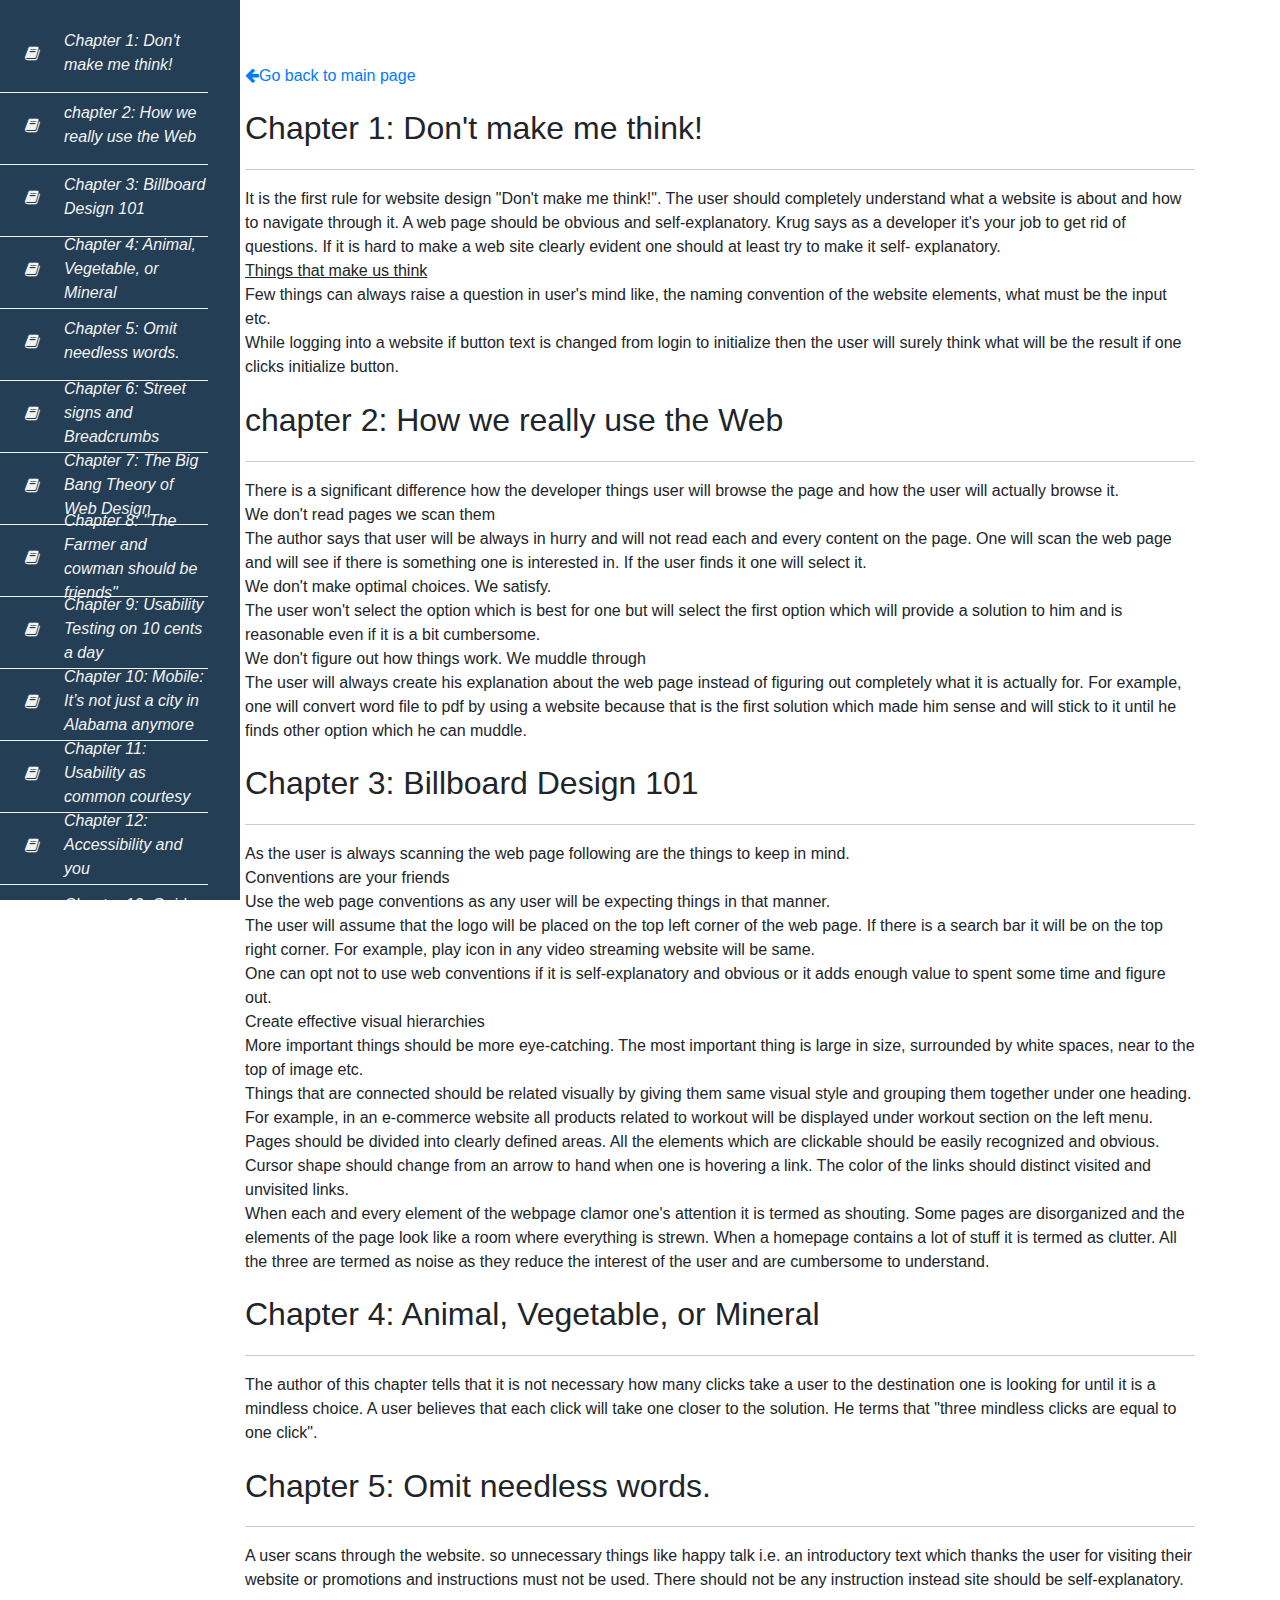
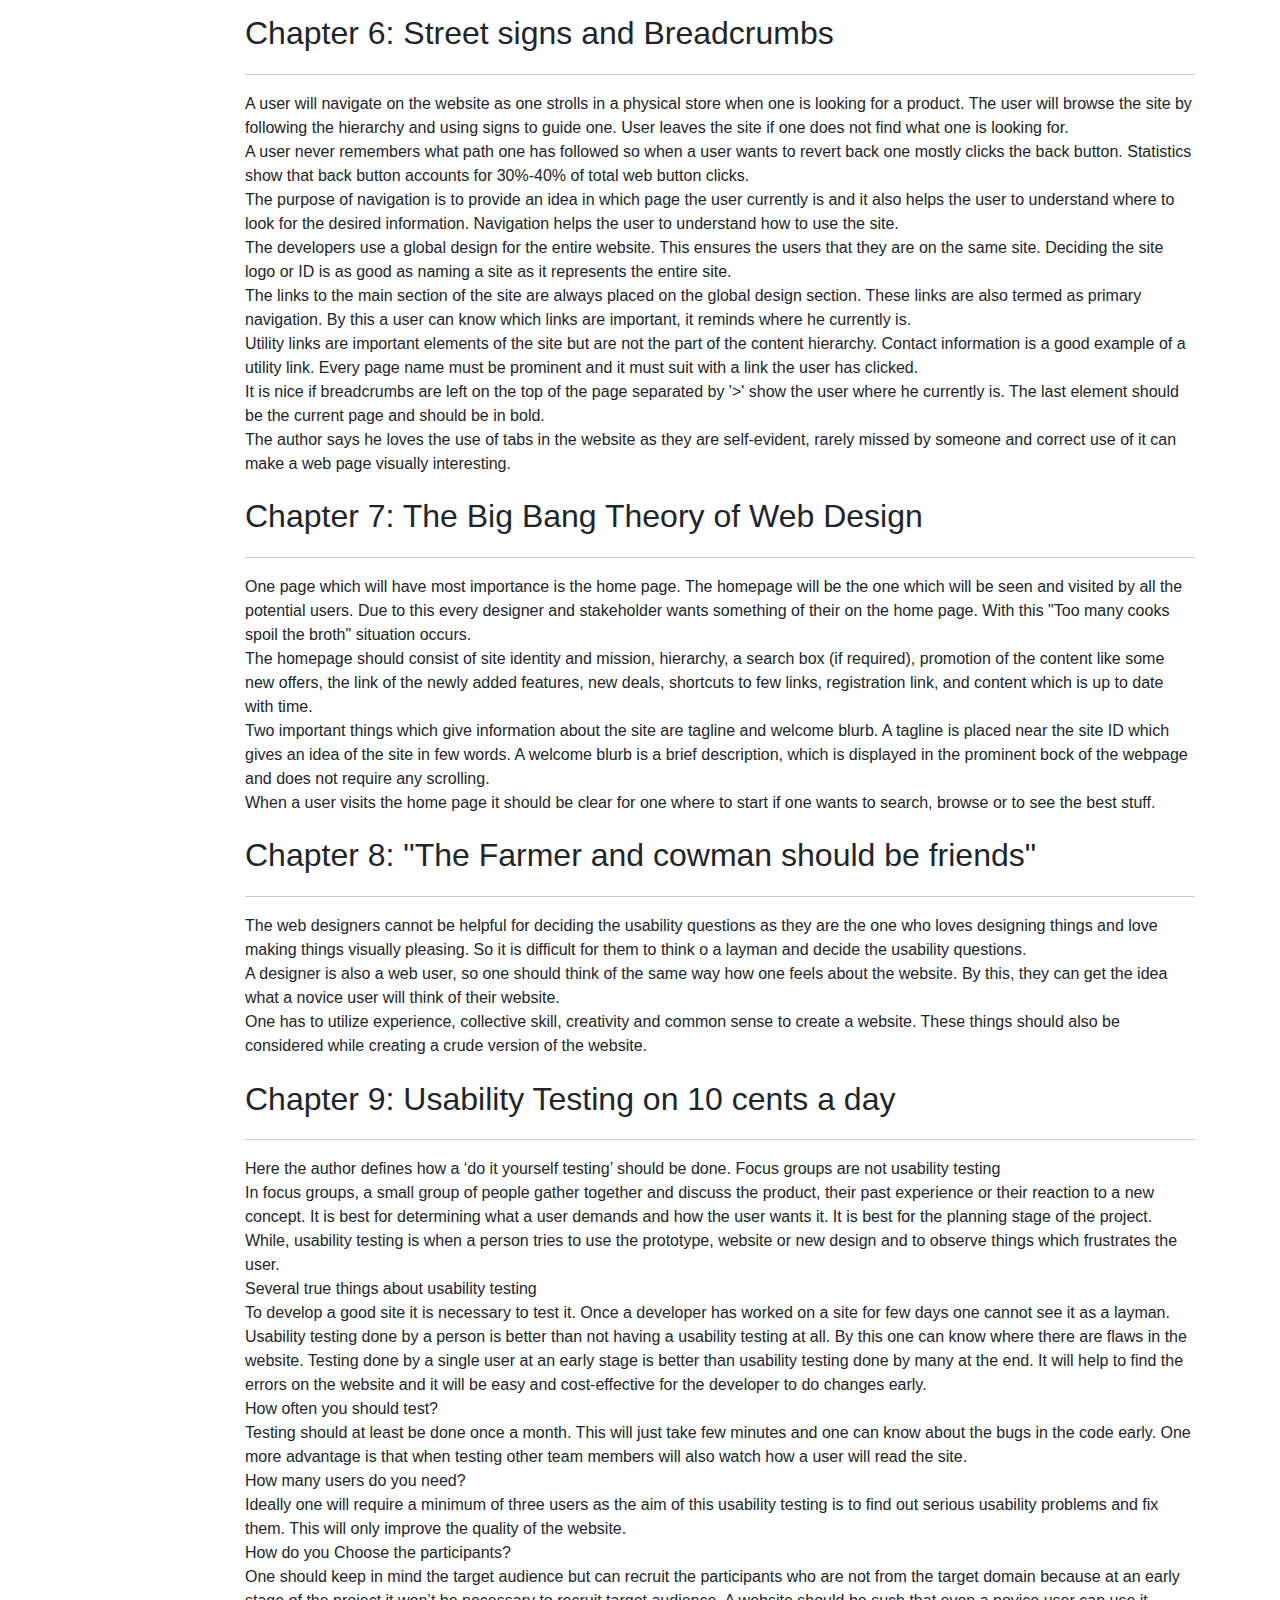
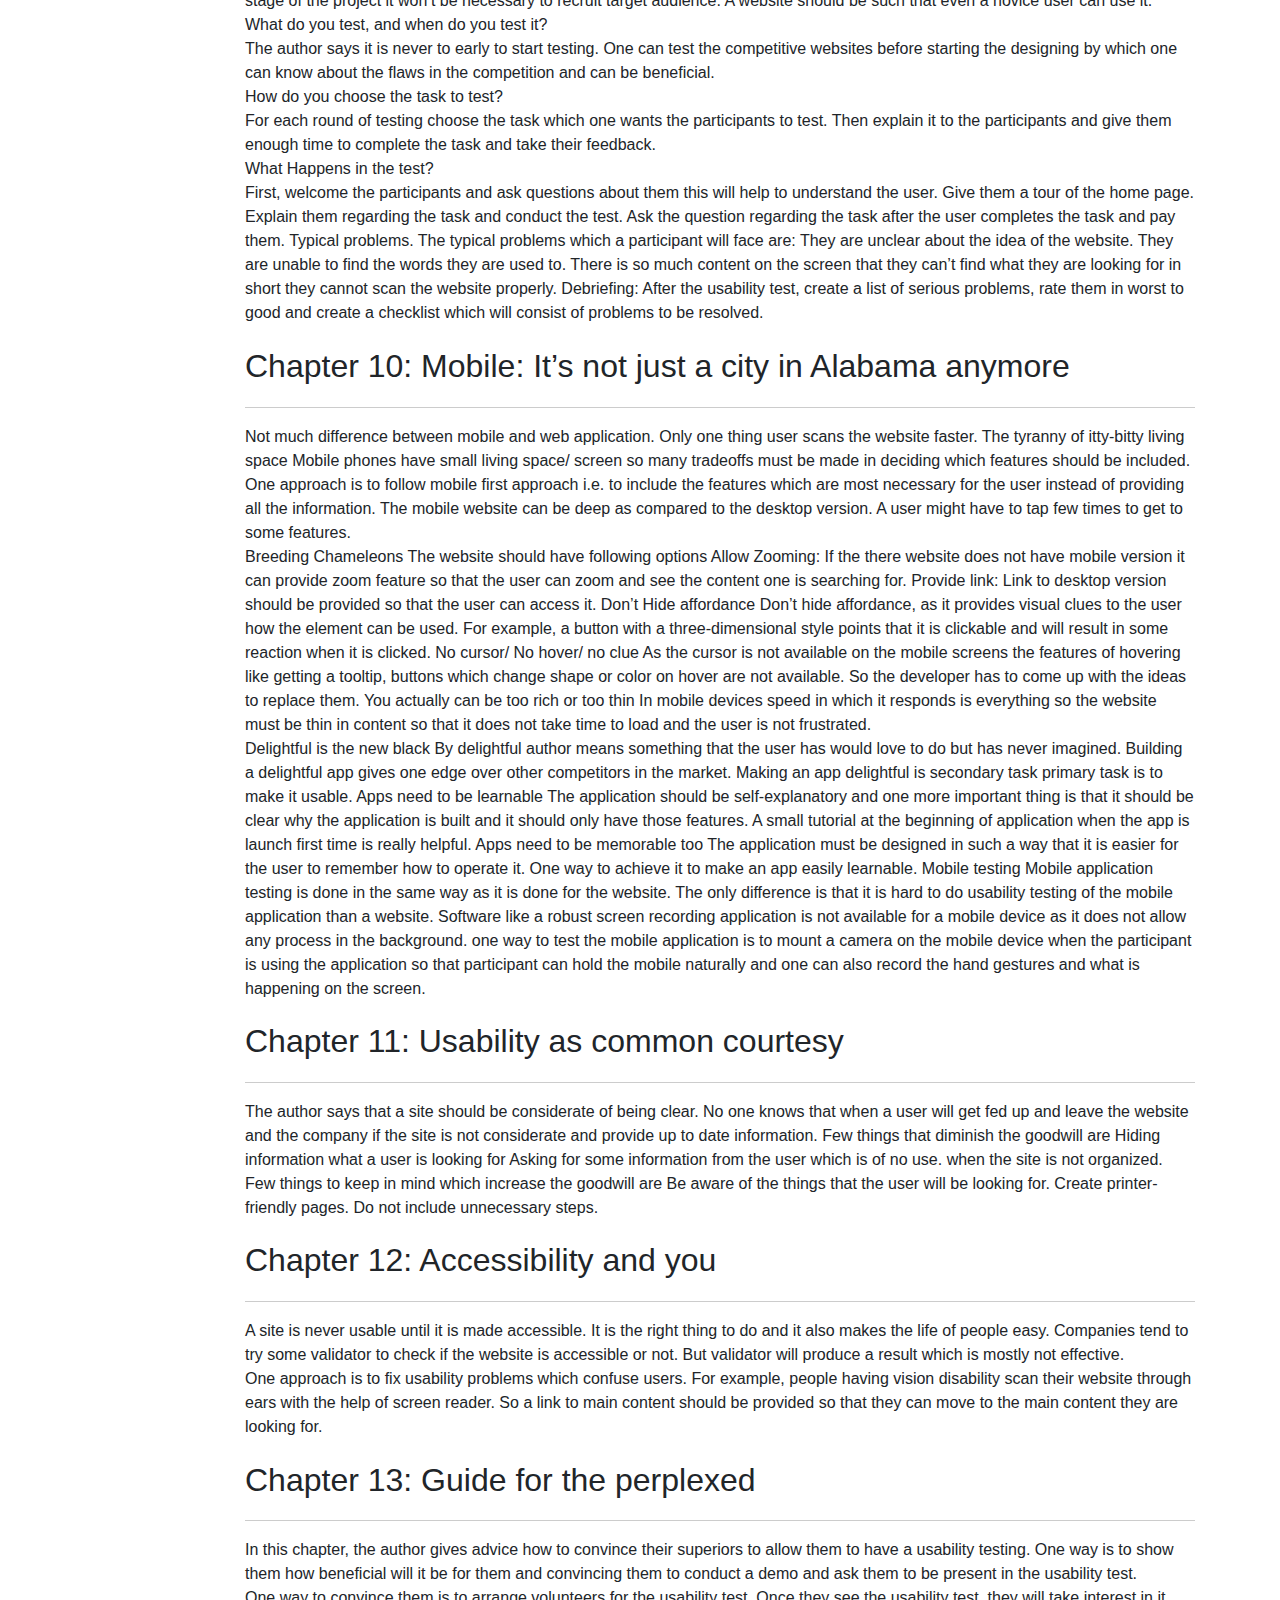
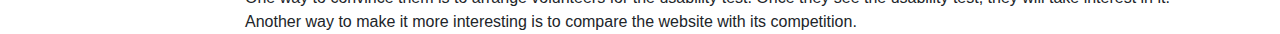
==== book-1.html @ 163dc102 "updating changes" ====
<!doctype html>
<html class="no-js" lang="">
<head>
    <meta charset="utf-8">
    <meta http-equiv="x-ua-compatible" content="ie=edge">
    <title>Review of Don't Make Me Think, Revisited: A Common Sense Approach to Web Usability</title>
    <meta name="description" content="">
    <meta name="viewport" content="width=device-width, initial-scale=1">

    <link rel="manifest" href="site.webmanifest">
    <link rel="apple-touch-icon" href="icon.png">
    <link rel="stylesheet" href="https://maxcdn.bootstrapcdn.com/font-awesome/4.7.0/css/font-awesome.min.css">
    <link rel="stylesheet" href="https://maxcdn.bootstrapcdn.com/bootstrap/4.0.0/css/bootstrap.min.css"
          integrity="sha384-Gn5384xqQ1aoWXA+058RXPxPg6fy4IWvTNh0E263XmFcJlSAwiGgFAW/dAiS6JXm" crossorigin="anonymous">
    <!-- Place favicon.ico in the root directory -->

    <link rel="stylesheet" href="css/normalize.css">
    <link rel="stylesheet" href="css/main.css">

</head>
<body>
<!--[if lte IE 9]>
<p class="browserupgrade">You are using an <strong>outdated</strong> browser. Please <a href="https://browsehappy.com/">upgrade
    your browser</a> to improve your experience and security.</p>
<![endif]-->

<!-- Add your site or application content here -->
<div class="container">
    <div class="s-layout">
        <!-- Sidebar -->
        <div class="s-layout__sidebar">
            <a class="s-sidebar__trigger" href="#0">
                <i class="fa fa-bars"></i>
            </a>

            <nav class="s-sidebar__nav">
                <ul>
                    <li>
                        <a class="s-sidebar__nav-link" href="#1">
                            <i class="fa fa-book"></i><em>Chapter 1: Don&#39;t make me think!</em>
                        </a>
                    </li>
                    <li>
                        <a class="s-sidebar__nav-link" href="#2">
                            <i class="fa fa-book"></i><em>chapter 2: How we really use the Web</em>
                        </a>
                    </li>
                    <li>
                        <a class="s-sidebar__nav-link" href="#3">
                            <i class="fa fa-book"></i><em>Chapter 3: Billboard Design 101</em>
                        </a>
                    </li>
                    <li>
                        <a class="s-sidebar__nav-link" href="#4">
                            <i class="fa fa-book"></i><em>Chapter 4: Animal, Vegetable, or Mineral</em>
                        </a>
                    </li>
                    <li>
                        <a class="s-sidebar__nav-link" href="#5">
                            <i class="fa fa-book"></i><em>Chapter 5: Omit needless words.</em>
                        </a>
                    </li>
                    <li>
                        <a class="s-sidebar__nav-link" href="#6">
                            <i class="fa fa-book"></i><em>Chapter 6: Street signs and Breadcrumbs</em>
                        </a>
                    </li>
                    <li>
                        <a class="s-sidebar__nav-link" href="#7">
                            <i class="fa fa-book"></i><em>Chapter 7: The Big Bang Theory of Web Design</em>
                        </a>
                    </li>
                    <li>
                        <a class="s-sidebar__nav-link" href="#8">
                            <i class="fa fa-book"></i><em>Chapter 8: &quot;The Farmer and cowman should be
                            friends&quot;</em>
                        </a>
                    </li>
                    <li>
                        <a class="s-sidebar__nav-link" href="#9">
                            <i class="fa fa-book"></i><em>Chapter 9: Usability Testing on 10 cents a day</em>
                        </a>
                    </li>
                    <li>
                        <a class="s-sidebar__nav-link" href="#10">
                            <i class="fa fa-book"></i><em>Chapter 10: Mobile: It’s not just a city in Alabama
                            anymore</em>
                        </a>
                    </li>
                    <li>
                        <a class="s-sidebar__nav-link" href="#11">
                            <i class="fa fa-book"></i><em>Chapter 11: Usability as common courtesy</em>
                        </a>
                    </li>
                    <li>
                        <a class="s-sidebar__nav-link" href="#12">
                            <i class="fa fa-book"></i><em>Chapter 12: Accessibility and you</em>
                        </a>
                    </li>
                    <li>
                        <a class="s-sidebar__nav-link" href="#13">
                            <i class="fa fa-book"></i><em>Chapter 13: Guide for the perplexed</em>
                        </a>
                    </li>
                </ul>
            </nav>
        </div>

        <!-- Content -->
        <main class="s-layout__content">
            <a href="index.html"><i class="fa fa-arrow-left"></i>Go back to main page</a>
            <div id="1">
                <h1>Chapter 1: Don&#39;t make me think!</h1>
                <hr>
                <div>
                    It is the first rule for website design &quot;Don&#39;t make me think!&quot;. The user should
                    completely
                    understand what a website is about and how to navigate through it. A web page should be
                    obvious and self-explanatory. Krug says as a developer it&#39;s your job to get rid of questions.
                    If it is hard to make a web site clearly evident one should at least try to make it self-
                    explanatory.
                    <br>
                    <u>Things that make us think</u>
                    <br>
                    Few things can always raise a question in user&#39;s mind like, the naming convention of the
                    website elements, what must be the input etc.
                    <br>
                    While logging into a website if button text is changed from login to initialize then the user
                    will surely think what will be the result if one clicks initialize button.
                </div>
            </div>

            <div id="2">
                <h1>chapter 2: How we really use the Web</h1>
                <hr>
                <div>
                    There is a significant difference how the developer things user will browse the page and how the
                    user will actually browse it.
                    <br>
                    We don't read pages we scan them
                    <br>
                    The author says that user will be always in hurry and will not read each and every content on the
                    page. One will scan the web page and will see if there is something one is interested in. If the
                    user finds it one will select it.
                    <br>
                    We don't make optimal choices. We satisfy.
                    <br>
                    The user won't select the option which is best for one but will select the first option which will
                    provide a solution to him and is reasonable even if it is a bit cumbersome.
                    <br>
                    We don't figure out how things work. We muddle through
                    <br>
                    The user will always create his explanation about the web page instead of figuring out completely
                    what it is actually for. For example, one will convert word file to pdf by using a website because
                    that is the first solution which made him sense and will stick to it until he finds other option
                    which he can muddle.

                </div>
            </div>

            <div id="3">
                <h1>Chapter 3: Billboard Design 101</h1>
                <hr>
                <div>
                    As the user is always scanning the web page following are the things to keep in mind.
                    <br>
                    Conventions are your friends
                    <br>
                    Use the web page conventions as any user will be expecting things in that manner.
                    <br>
                    The user will assume that the logo will be placed on the top left corner of the web page. If there
                    is a search bar it will be on the top right corner. For example, play icon in any video streaming
                    website will be same.
                    <br>
                    One can opt not to use web conventions if it is self-explanatory and obvious or it adds enough value
                    to spent some time and figure out.
                    <br>
                    Create effective visual hierarchies
                    <br>
                    More important things should be more eye-catching. The most important thing is large in size,
                    surrounded by white spaces, near to the top of image etc.
                    <br>
                    Things that are connected should be related visually by giving them same visual style and grouping
                    them together under one heading. For example, in an e-commerce website all products related to
                    workout will be displayed under workout section on the left menu.
                    <br>
                    Pages should be divided into clearly defined areas. All the elements which are clickable should be
                    easily recognized and obvious.
                    <br>
                    Cursor shape should change from an arrow to hand when one is hovering a link. The color of the links
                    should distinct visited and unvisited links.
                    <br>
                    When each and every element of the webpage clamor one's attention it is termed as shouting. Some
                    pages are disorganized and the elements of the page look like a room where everything is strewn.
                    When a homepage contains a lot of stuff it is termed as clutter. All the three are termed as noise
                    as they reduce the interest of the user and are cumbersome to understand.

                </div>
            </div>

            <div id="4">
                <h1>Chapter 4: Animal, Vegetable, or Mineral</h1>
                <hr>
                <div>
                    The author of this chapter tells that it is not necessary how many clicks take a user to the
                    destination one is looking for until it is a mindless choice. A user believes that each click will
                    take one closer to the solution. He terms that "three mindless clicks are equal to one click".

                </div>
            </div>

            <div id="5">
                <h1>Chapter 5: Omit needless words.</h1>
                <hr>
                <div>
                    A user scans through the website. so unnecessary things like happy talk i.e. an introductory text
                    which thanks the user for visiting their website or promotions and instructions must not be used.
                    There should not be any instruction instead site should be self-explanatory.

                </div>
            </div>

            <div id="6">
                <h1>Chapter 6: Street signs and Breadcrumbs</h1>
                <hr>
                <div>
                    A user will navigate on the website as one strolls in a physical store when one is looking for a
                    product. The user will browse the site by following the hierarchy and using signs to guide one. User
                    leaves the site if one does not find what one is looking for.
                    <br>
                    A user never remembers what path one has followed so when a user wants to revert back one mostly
                    clicks the back button. Statistics show that back button accounts for 30%-40% of total web button
                    clicks.
                    <br>
                    The purpose of navigation is to provide an idea in which page the user currently is and it also
                    helps the user to understand where to look for the desired information. Navigation helps the user to
                    understand how to use the site.
                    <br>
                    The developers use a global design for the entire website. This ensures the users that they are on
                    the same site. Deciding the site logo or ID is as good as naming a site as it represents the entire
                    site.
                    <br>
                    The links to the main section of the site are always placed on the global design section. These
                    links are also termed as primary navigation. By this a user can know which links are important, it
                    reminds where he currently is.
                    <br>
                    Utility links are important elements of the site but are not the part of the content hierarchy.
                    Contact information is a good example of a utility link. Every page name must be prominent and it
                    must suit with a link the user has clicked.
                    <br>
                    It is nice if breadcrumbs are left on the top of the page separated by '>' show the user where he
                    currently is. The last element should be the current page and should be in bold.
                    <br>
                    The author says he loves the use of tabs in the website as they are self-evident, rarely missed by
                    someone and correct use of it can make a web page visually interesting.

                </div>
            </div>

            <div id="7">
                <h1>Chapter 7: The Big Bang Theory of Web Design</h1>
                <hr>
                <div>
                    One page which will have most importance is the home page. The homepage will be the one which will
                    be seen and visited by all the potential users. Due to this every designer and stakeholder wants
                    something of their on the home page. With this "Too many cooks spoil the broth" situation occurs.
                    <br>
                    The homepage should consist of site identity and mission, hierarchy, a search box (if required),
                    promotion of the content like some new offers, the link of the newly added features, new deals,
                    shortcuts to few links, registration link, and content which is up to date with time.
                    <br>
                    Two important things which give information about the site are tagline and welcome blurb. A tagline
                    is placed near the site ID which gives an idea of the site in few words. A welcome blurb is a brief
                    description, which is displayed in the prominent bock of the webpage and does not require any
                    scrolling.
                    <br>
                    When a user visits the home page it should be clear for one where to start if one wants to search,
                    browse or to see the best stuff.

                </div>
            </div>

            <div id="8">
                <h1>Chapter 8: "The Farmer and cowman should be friends"</h1>
                <hr>
                <div>
                    The web designers cannot be helpful for deciding the usability questions as they are the one who
                    loves designing things and love making things visually pleasing. So it is difficult for them to
                    think o a layman and decide the usability questions.
                    <br>
                    A designer is also a web user, so one should think of the same way how one feels about the website.
                    By this, they can get the idea what a novice user will think of their website.
                    <br>
                    One has to utilize experience, collective skill, creativity and common sense to create a website.
                    These things should also be considered while creating a crude version of the website.
                    <br>
                </div>
            </div>

            <div id="9">
                <h1>Chapter 9: Usability Testing on 10 cents a day</h1>
                <hr>
                <div>
                    Here the author defines how a ‘do it yourself testing’ should be done.
                    Focus groups are not usability testing
                    <br>
                    In focus groups, a small group of people gather together and discuss the product, their past
                    experience or their reaction to a new concept. It is best for determining what a user demands and
                    how the user wants it. It is best for the planning stage of the project.
                    <br>
                    While, usability testing is when a person tries to use the prototype, website or new design and to
                    observe things which frustrates the user.
                    <br>
                    Several true things about usability testing
                    <br>
                    To develop a good site it is necessary to test it. Once a developer has worked on a site for few
                    days one cannot see it as a layman.
                    Usability testing done by a person is better than not having a usability testing at all. By this one
                    can know where there are flaws in the website.
                    Testing done by a single user at an early stage is better than usability testing done by many at the
                    end. It will help to find the errors on the website and it will be easy and cost-effective for the
                    developer to do changes early.
                    <br>
                    How often you should test?<br>
                    Testing should at least be done once a month. This will just take few minutes and one can know about
                    the bugs in the code early. One more advantage is that when testing other team members will also
                    watch how a user will read the site.
                    <br>
                    How many users do you need?
                    <br>
                    Ideally one will require a minimum of three users as the aim of this usability testing is to find
                    out serious usability problems and fix them. This will only improve the quality of the website.
                    <br>
                    How do you Choose the participants?<br>
                    One should keep in mind the target audience but can recruit the participants who are not from the
                    target domain because at an early stage of the project it won’t be necessary to recruit target
                    audience. A website should be such that even a novice user can use it.<br>
                    What do you test, and when do you test it?<br>
                    The author says it is never to early to start testing. One can test the competitive websites before
                    starting the designing by which one can know about the flaws in the competition and can be
                    beneficial.<br>
                    How do you choose the task to test?<br>
                    For each round of testing choose the task which one wants the participants to test. Then explain it
                    to the participants and give them enough time to complete the task and take their feedback.<br>
                    What Happens in the test?<br>
                    First, welcome the participants and ask questions about them this will help to understand the user.
                    Give them a tour of the home page.
                    Explain them regarding the task and conduct the test.
                    Ask the question regarding the task after the user completes the task and pay them.
                    Typical problems.
                    The typical problems which a participant will face are:
                    They are unclear about the idea of the website.
                    They are unable to find the words they are used to.
                    There is so much content on the screen that they can’t find what they are looking for in short they
                    cannot scan the website properly.
                    Debriefing:
                    After the usability test, create a list of serious problems, rate them in worst to good and create a
                    checklist which will consist of problems to be resolved.

                </div>
            </div>

            <div id="10">
                <h1>Chapter 10: Mobile: It’s not just a city in Alabama anymore</h1>
                <hr>
                <div>
                    Not much difference between mobile and web application. Only one thing user scans the website
                    faster.
                    The tyranny of itty-bitty living space
                    Mobile phones have small living space/ screen so many tradeoffs must be made in deciding which
                    features should be included. One approach is to follow mobile first approach i.e. to include the
                    features which are most necessary for the user instead of providing all the information.
                    The mobile website can be deep as compared to the desktop version. A user might have to tap few
                    times to get to some features.
                    <br>
                    Breeding Chameleons
                    The website should have following options
                    Allow Zooming: If the there website does not have mobile version it can provide zoom feature so that
                    the user can zoom and see the content one is searching for.
                    Provide link: Link to desktop version should be provided so that the user can access it.
                    Don’t Hide affordance
                    Don’t hide affordance, as it provides visual clues to the user how the element can be used. For
                    example, a button with a three-dimensional style points that it is clickable and will result in some
                    reaction when it is clicked.
                    No cursor/ No hover/ no clue
                    As the cursor is not available on the mobile screens the features of hovering like getting a
                    tooltip, buttons which change shape or color on hover are not available. So the developer has to
                    come up with the ideas to replace them.
                    You actually can be too rich or too thin
                    In mobile devices speed in which it responds is everything so the website must be thin in content so
                    that it does not take time to load and the user is not frustrated.
                    <br>
                    Delightful is the new black
                    By delightful author means something that the user has would love to do but has never imagined.
                    Building a delightful app gives one edge over other competitors in the market. Making an app
                    delightful is secondary task primary task is to make it usable.
                    Apps need to be learnable
                    The application should be self-explanatory and one more important thing is that it should be clear
                    why the application is built and it should only have those features. A small tutorial at the
                    beginning of application when the app is launch first time is really helpful.
                    Apps need to be memorable too
                    The application must be designed in such a way that it is easier for the user to remember how to
                    operate it. One way to achieve it to make an app easily learnable.
                    Mobile testing
                    Mobile application testing is done in the same way as it is done for the website. The only
                    difference is that it is hard to do usability testing of the mobile application than a website.
                    Software like a robust screen recording application is not available for a mobile device as it does
                    not allow any process in the background.
                    one way to test the mobile application is to mount a camera on the mobile device when the
                    participant is using the application so that participant can hold the mobile naturally and one can
                    also record the hand gestures and what is happening on the screen.

                </div>
            </div>

            <div id="11">
                <h1>Chapter 11: Usability as common courtesy</h1>
                <hr>
                <div>
                    The author says that a site should be considerate of being clear. No one knows that when a user will
                    get fed up and leave the website and the company if the site is not considerate and provide up to
                    date information.

                    Few things that diminish the goodwill are
                    Hiding information what a user is looking for
                    Asking for some information from the user which is of no use.
                    when the site is not organized.
                    Few things to keep in mind which increase the goodwill are
                    Be aware of the things that the user will be looking for.
                    Create printer-friendly pages.
                    Do not include unnecessary steps.

                </div>
            </div>

            <div id="12">
                <h1>Chapter 12: Accessibility and you</h1>
                <hr>
                <div>
                    A site is never usable until it is made accessible. It is the right thing to do and it also makes
                    the life of people easy. Companies tend to try some validator to check if the website is accessible
                    or not. But validator will produce a result which is mostly not effective.
                    <br>
                    One approach is to fix usability problems which confuse users. For example, people having vision
                    disability scan their website through ears with the help of screen reader. So a link to main content
                    should be provided so that they can move to the main content they are looking for.

                </div>
            </div>

            <div id="13">
                <h1>Chapter 13: Guide for the perplexed</h1>
                <hr>
                <div>
                    In this chapter, the author gives advice how to convince their superiors to allow them to have a
                    usability testing. One way is to show them how beneficial will it be for them and convincing them to
                    conduct a demo and ask them to be present in the usability test.
                    <br>
                    One way to convince them is to arrange volunteers for the usability test. Once they see the
                    usability test, they will take interest in it. Another way to make it more interesting is to compare
                    the website with its competition.
                </div>
            </div>
        </main>
    </div>
</div>
<script src="js/vendor/modernizr-3.5.0.min.js"></script>
<script src="https://code.jquery.com/jquery-3.2.1.min.js"
        integrity="sha256-hwg4gsxgFZhOsEEamdOYGBf13FyQuiTwlAQgxVSNgt4=" crossorigin="anonymous"></script>
<script src="https://ajax.googleapis.com/ajax/libs/jquery/3.3.1/jquery.min.js"></script>
<script src="https://cdnjs.cloudflare.com/ajax/libs/popper.js/1.12.9/umd/popper.min.js"
        integrity="sha384-ApNbgh9B+Y1QKtv3Rn7W3mgPxhU9K/ScQsAP7hUibX39j7fakFPskvXusvfa0b4Q"
        crossorigin="anonymous"></script>
<script src="https://maxcdn.bootstrapcdn.com/bootstrap/4.0.0/js/bootstrap.min.js"
        integrity="sha384-JZR6Spejh4U02d8jOt6vLEHfe/JQGiRRSQQxSfFWpi1MquVdAyjUar5+76PVCmYl"
        crossorigin="anonymous"></script>
<script src="js/plugins.js"></script>
<script src="js/main.js"></script>

</body>
</html>
---- css/main.css ----
/*! HTML5 Boilerplate v6.0.1 | MIT License | https://html5boilerplate.com/ */

/*
 * What follows is the result of much research on cross-browser styling.
 * Credit left inline and big thanks to Nicolas Gallagher, Jonathan Neal,
 * Kroc Camen, and the H5BP dev community and team.
 */

/* ==========================================================================
   Base styles: opinionated defaults
   ========================================================================== */

html {
    color: #222;
    font-size: 1em;
    line-height: 1.4;
}

/*
 * Remove text-shadow in selection highlight:
 * https://twitter.com/miketaylr/status/12228805301
 *
 * Vendor-prefixed and regular ::selection selectors cannot be combined:
 * https://stackoverflow.com/a/16982510/7133471
 *
 * Customize the background color to match your design.
 */

::-moz-selection {
    background: #b3d4fc;
    text-shadow: none;
}

::selection {
    background: #b3d4fc;
    text-shadow: none;
}

/*
 * A better looking default horizontal rule
 */

hr {
    display: block;
    height: 1px;
    border: 0;
    border-top: 1px solid #ccc;
    margin: 1em 0;
    padding: 0;
}

/*
 * Remove the gap between audio, canvas, iframes,
 * images, videos and the bottom of their containers:
 * https://github.com/h5bp/html5-boilerplate/issues/440
 */

audio,
canvas,
iframe,
img,
svg,
video {
    vertical-align: middle;
}

/*
 * Remove default fieldset styles.
 */

fieldset {
    border: 0;
    margin: 0;
    padding: 0;
}

/*
 * Allow only vertical resizing of textareas.
 */

textarea {
    resize: vertical;
}

/* ==========================================================================
   Browser Upgrade Prompt
   ========================================================================== */

.browserupgrade {
    margin: 0.2em 0;
    background: #ccc;
    color: #000;
    padding: 0.2em 0;
}

/* ==========================================================================
   Author's custom styles
   ========================================================================== */

















/* ==========================================================================
   Helper classes
   ========================================================================== */

/*
 * Hide visually and from screen readers
 */

.hidden {
    display: none !important;
}

/*
 * Hide only visually, but have it available for screen readers:
 * https://snook.ca/archives/html_and_css/hiding-content-for-accessibility
 *
 * 1. For long content, line feeds are not interpreted as spaces and small width
 *    causes content to wrap 1 word per line:
 *    https://medium.com/@jessebeach/beware-smushed-off-screen-accessible-text-5952a4c2cbfe
 */

.visuallyhidden {
    border: 0;
    clip: rect(0 0 0 0);
    -webkit-clip-path: inset(50%);
    clip-path: inset(50%);
    height: 1px;
    margin: -1px;
    overflow: hidden;
    padding: 0;
    position: absolute;
    width: 1px;
    white-space: nowrap; /* 1 */
}

/*
 * Extends the .visuallyhidden class to allow the element
 * to be focusable when navigated to via the keyboard:
 * https://www.drupal.org/node/897638
 */

.visuallyhidden.focusable:active,
.visuallyhidden.focusable:focus {
    clip: auto;
    -webkit-clip-path: none;
    clip-path: none;
    height: auto;
    margin: 0;
    overflow: visible;
    position: static;
    width: auto;
    white-space: inherit;
}

/*
 * Hide visually and from screen readers, but maintain layout
 */

.invisible {
    visibility: hidden;
}

/*
 * Clearfix: contain floats
 *
 * For modern browsers
 * 1. The space content is one way to avoid an Opera bug when the
 *    `contenteditable` attribute is included anywhere else in the document.
 *    Otherwise it causes space to appear at the top and bottom of elements
 *    that receive the `clearfix` class.
 * 2. The use of `table` rather than `block` is only necessary if using
 *    `:before` to contain the top-margins of child elements.
 */

.clearfix:before,
.clearfix:after {
    content: " "; /* 1 */
    display: table; /* 2 */
}

.clearfix:after {
    clear: both;
}

/* ==========================================================================
   EXAMPLE Media Queries for Responsive Design.
   These examples override the primary ('mobile first') styles.
   Modify as content requires.
   ========================================================================== */

@media only screen and (min-width: 35em) {
    /* Style adjustments for viewports that meet the condition */
}

@media print,
       (-webkit-min-device-pixel-ratio: 1.25),
       (min-resolution: 1.25dppx),
       (min-resolution: 120dpi) {
    /* Style adjustments for high resolution devices */
}

/* ==========================================================================
   Print styles.
   Inlined to avoid the additional HTTP request:
   http://www.phpied.com/delay-loading-your-print-css/
   ========================================================================== */

@media print {
    *,
    *:before,
    *:after {
        background: transparent !important;
        color: #000 !important; /* Black prints faster:
                                   http://www.sanbeiji.com/archives/953 */
        box-shadow: none !important;
        text-shadow: none !important;
    }

    a,
    a:visited {
        text-decoration: underline;
    }

    a[href]:after {
        content: " (" attr(href) ")";
    }

    abbr[title]:after {
        content: " (" attr(title) ")";
    }

    /*
     * Don't show links that are fragment identifiers,
     * or use the `javascript:` pseudo protocol
     */

    a[href^="#"]:after,
    a[href^="javascript:"]:after {
        content: "";
    }

    pre {
        white-space: pre-wrap !important;
    }
    pre,
    blockquote {
        border: 1px solid #999;
        page-break-inside: avoid;
    }

    /*
     * Printing Tables:
     * http://css-discuss.incutio.com/wiki/Printing_Tables
     */

    thead {
        display: table-header-group;
    }

    tr,
    img {
        page-break-inside: avoid;
    }

    p,
    h2,
    h3 {
        orphans: 3;
        widows: 3;
    }

    h2,
    h3 {
        page-break-after: avoid;
    }
}

* {
    box-sizing: border-box;
}

/* Create two equal columns that floats next to each other */
.column {
    float: left;
    width: 50%;
    padding: 30px;
    height: 100vh; /* Should be removed. Only for demonstration */
}
.column-1 {
     background-color: #405888;
     color: #f2f2f2;
}

.column-2 {
    background-color: #f5f5d1;
    color: #222222;
}
/* Clear floats after the columns */
.row:after {
    content: "";
    display: table;
    clear: both;
}

/* sidebar */
.s-layout {
   width: 100%;
   min-height: 100vh;
}

.s-layout__content {
 margin-top: 4em;
}

/* Sidebar */
.s-sidebar__trigger {
   z-index: 2;
   position: fixed;
   top: 0;
   left: 0;
   width: 100%;
   height: 4em;
   background: #192b3c;
}

.s-sidebar__trigger > i {
   display: inline-block;
   margin: 1.5em 0 0 1.5em;
   color: #f07ab0;
}

.s-sidebar__nav {
   position: fixed;
   top: 0;
   left: -15em;
   overflow: auto;
   transition: all .3s ease-in;
   width: 15em;
   height: 100%;
   background: #243e56;
   color: rgba(255, 255, 255, 0.7);
}

.s-sidebar__nav:hover,
.s-sidebar__nav:focus,
.s-sidebar__trigger:focus + .s-sidebar__nav,
.s-sidebar__trigger:hover + .s-sidebar__nav {
   left: 0;
}

.s-sidebar__nav ul {
   position: absolute;
   top: 4em;
   left: 0;
   margin: 0;
   padding: 0;
   width: 13em;
}

.s-sidebar__nav ul li {
   width: 100%;
   border-bottom: 1px solid #f2f2f2;
}

.s-sidebar__nav-link {
   position: relative;
   display: inline-block;
   width: 100%;
   height: 4em;
   color: #f2f2f2;
}

.s-sidebar__nav-link em {
   position: absolute;
   top: 50%;
   left: 4em;
   transform: translateY(-50%);
}

.s-sidebar__nav-link:hover {
   background: #4d6276;
}

.s-sidebar__nav-link > i {
   position: absolute;
   top: 0;
   left: 0;
   display: inline-block;
   width: 4em;
   height: 4em;
}

.s-sidebar__nav-link > i::before {
   position: absolute;
   top: 50%;
   left: 50%;
   transform: translate(-50%, -50%);
}

/* Mobile First */
@media (min-width: 42em) {
   .s-layout__content {
      margin-left: 4em;
   }

   /* Sidebar */
   .s-sidebar__trigger {
      width: 4em;
   }

   .s-sidebar__nav {
      width: 4em;
      left: 0;
   }

   .s-sidebar__nav:hover,
   .s-sidebar__nav:focus,
   .s-sidebar__trigger:hover + .s-sidebar__nav,
   .s-sidebar__trigger:focus + .s-sidebar__nav {
      width: 15em;
   }
}

@media (min-width: 68em) {
   .s-layout__content {
      margin-left: 10em;
   }

   /* Sidebar */
   .s-sidebar__trigger {
      display: none
   }

   .s-sidebar__nav {
      width: 15em;
   }

   .s-sidebar__nav ul {
      top: 1.3em;
   }
}
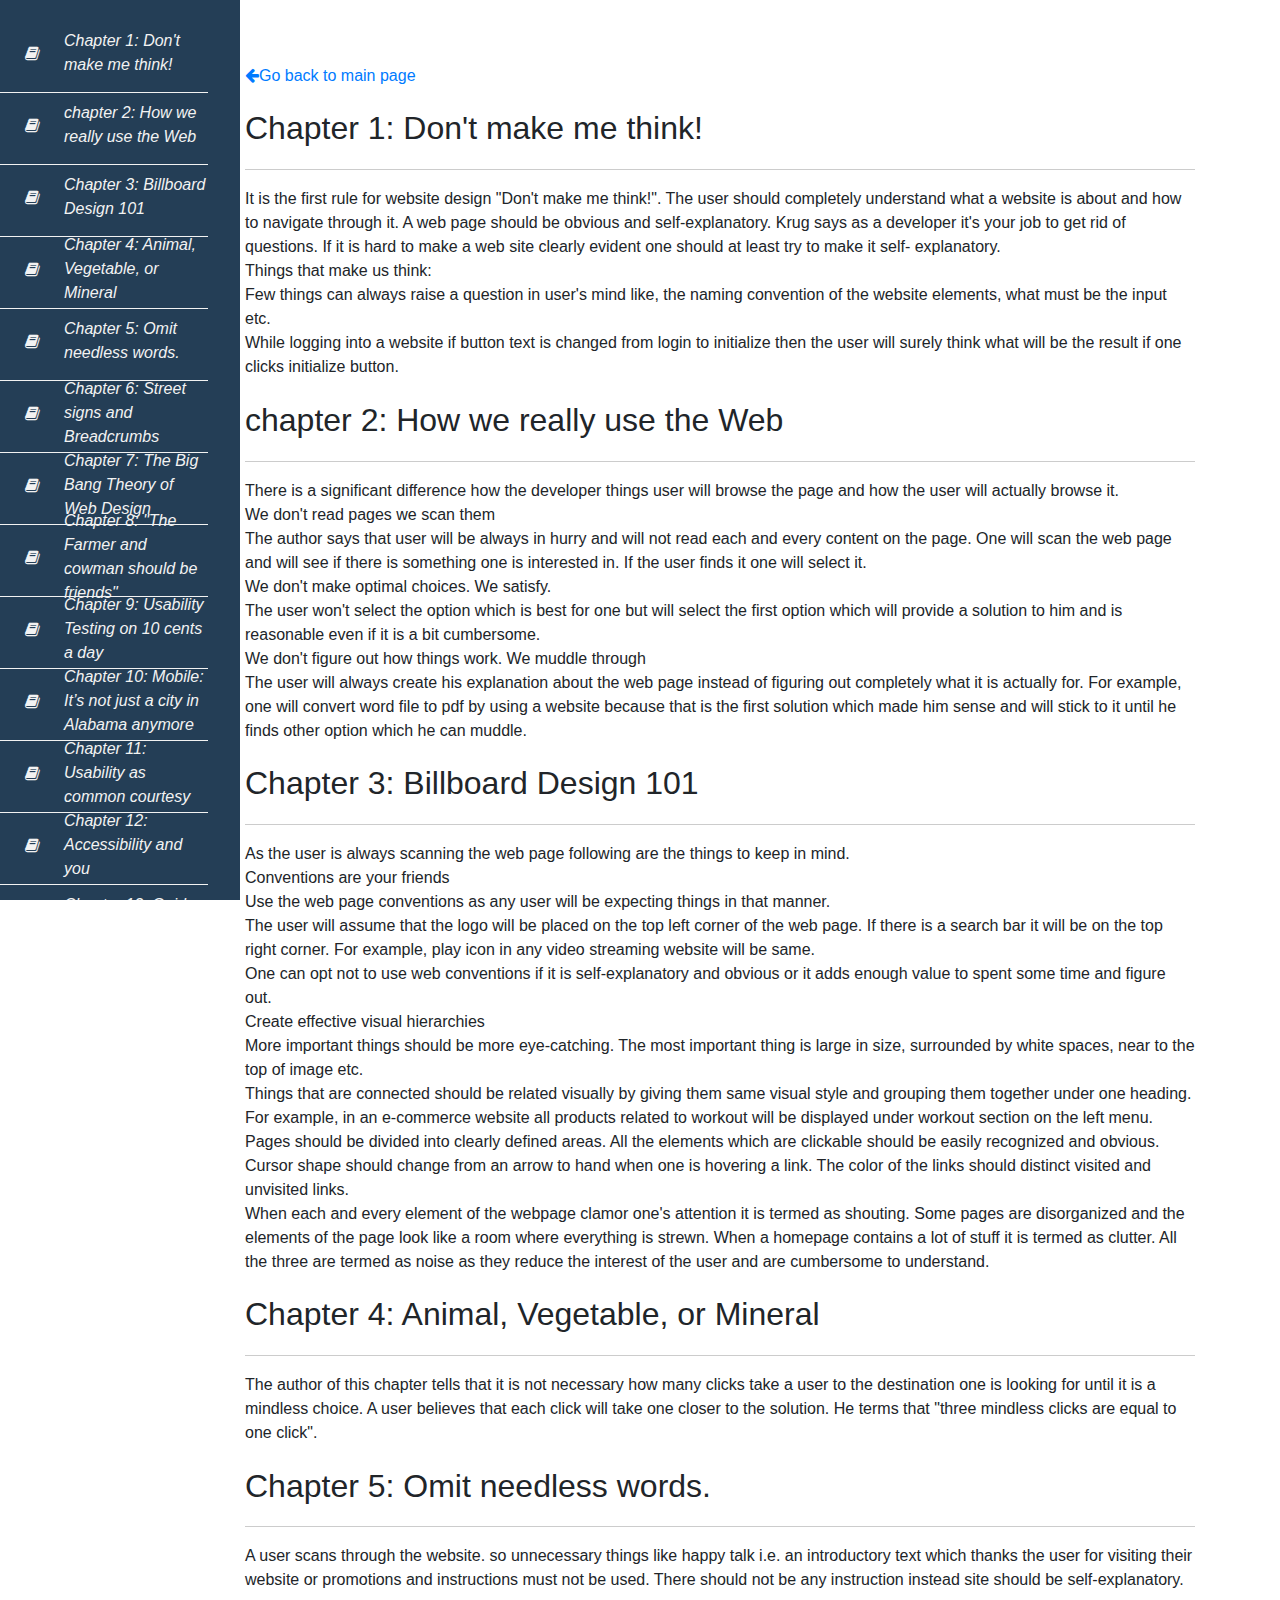
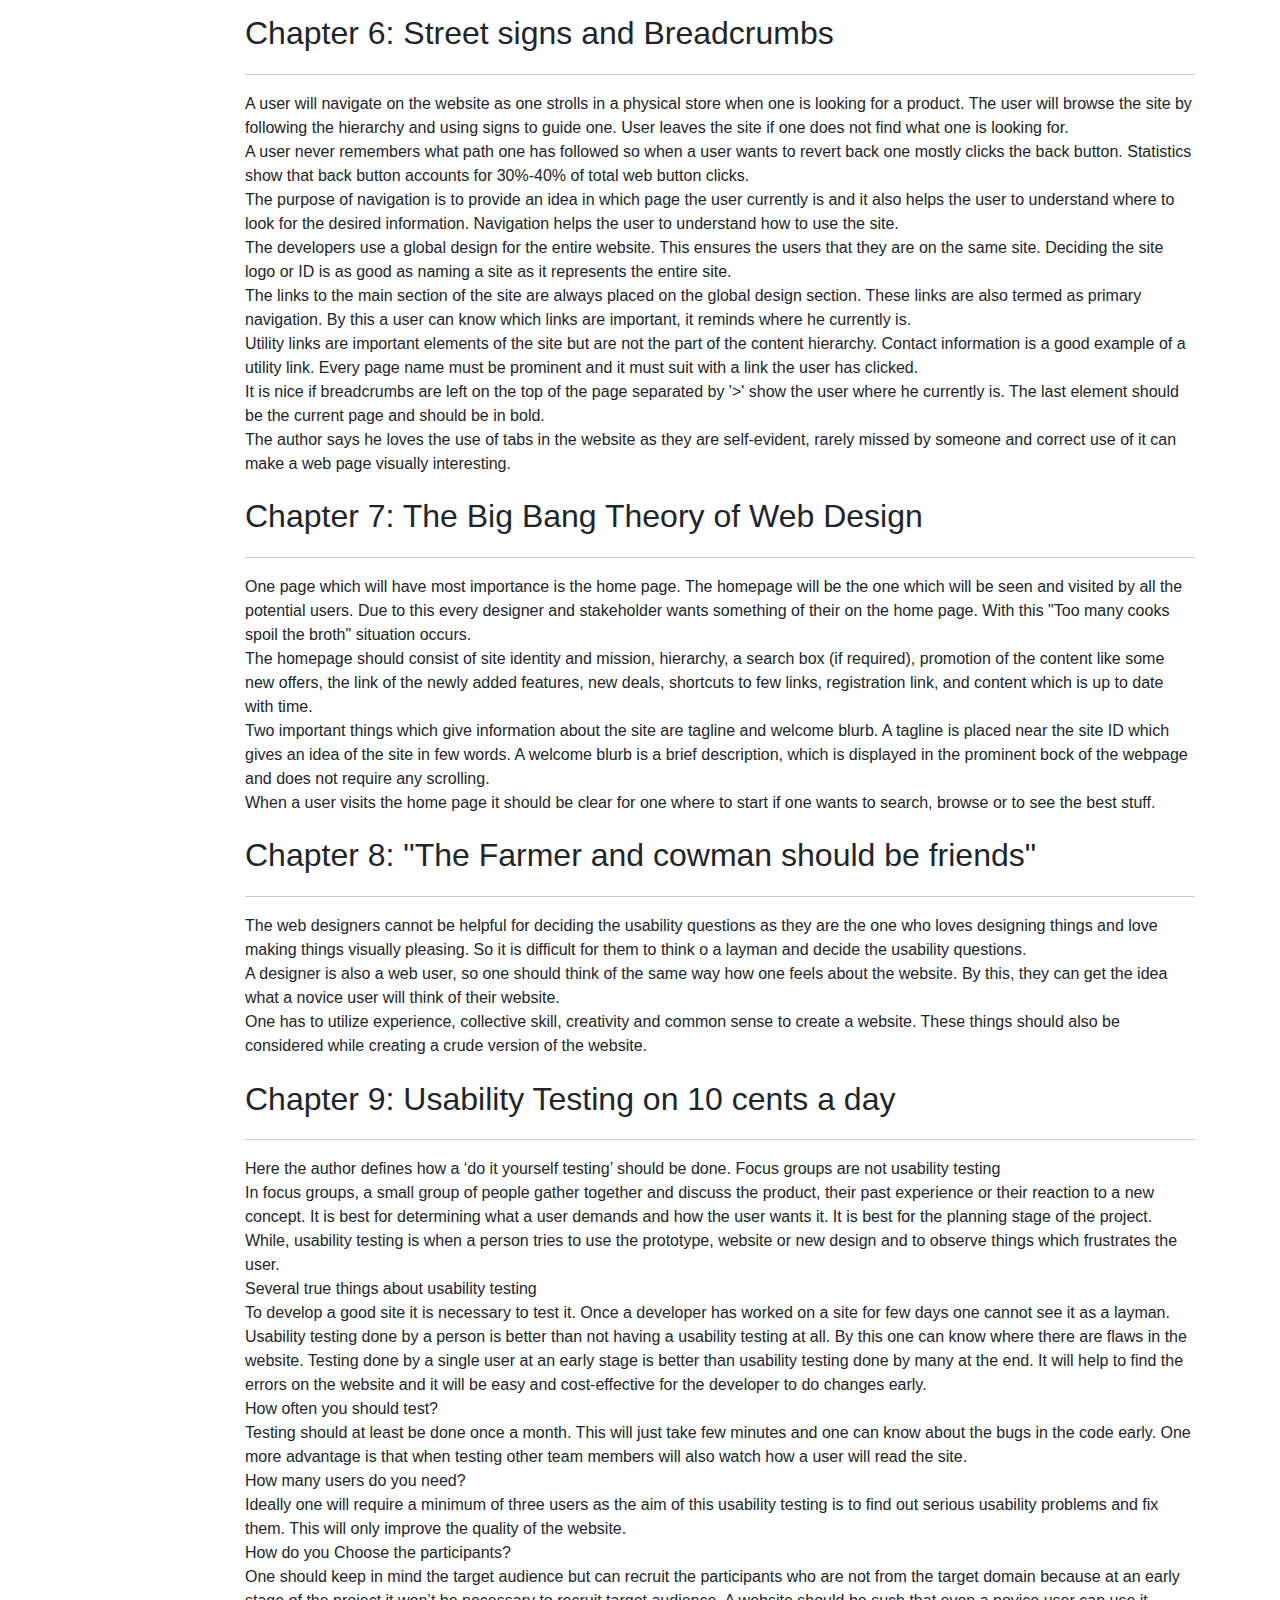
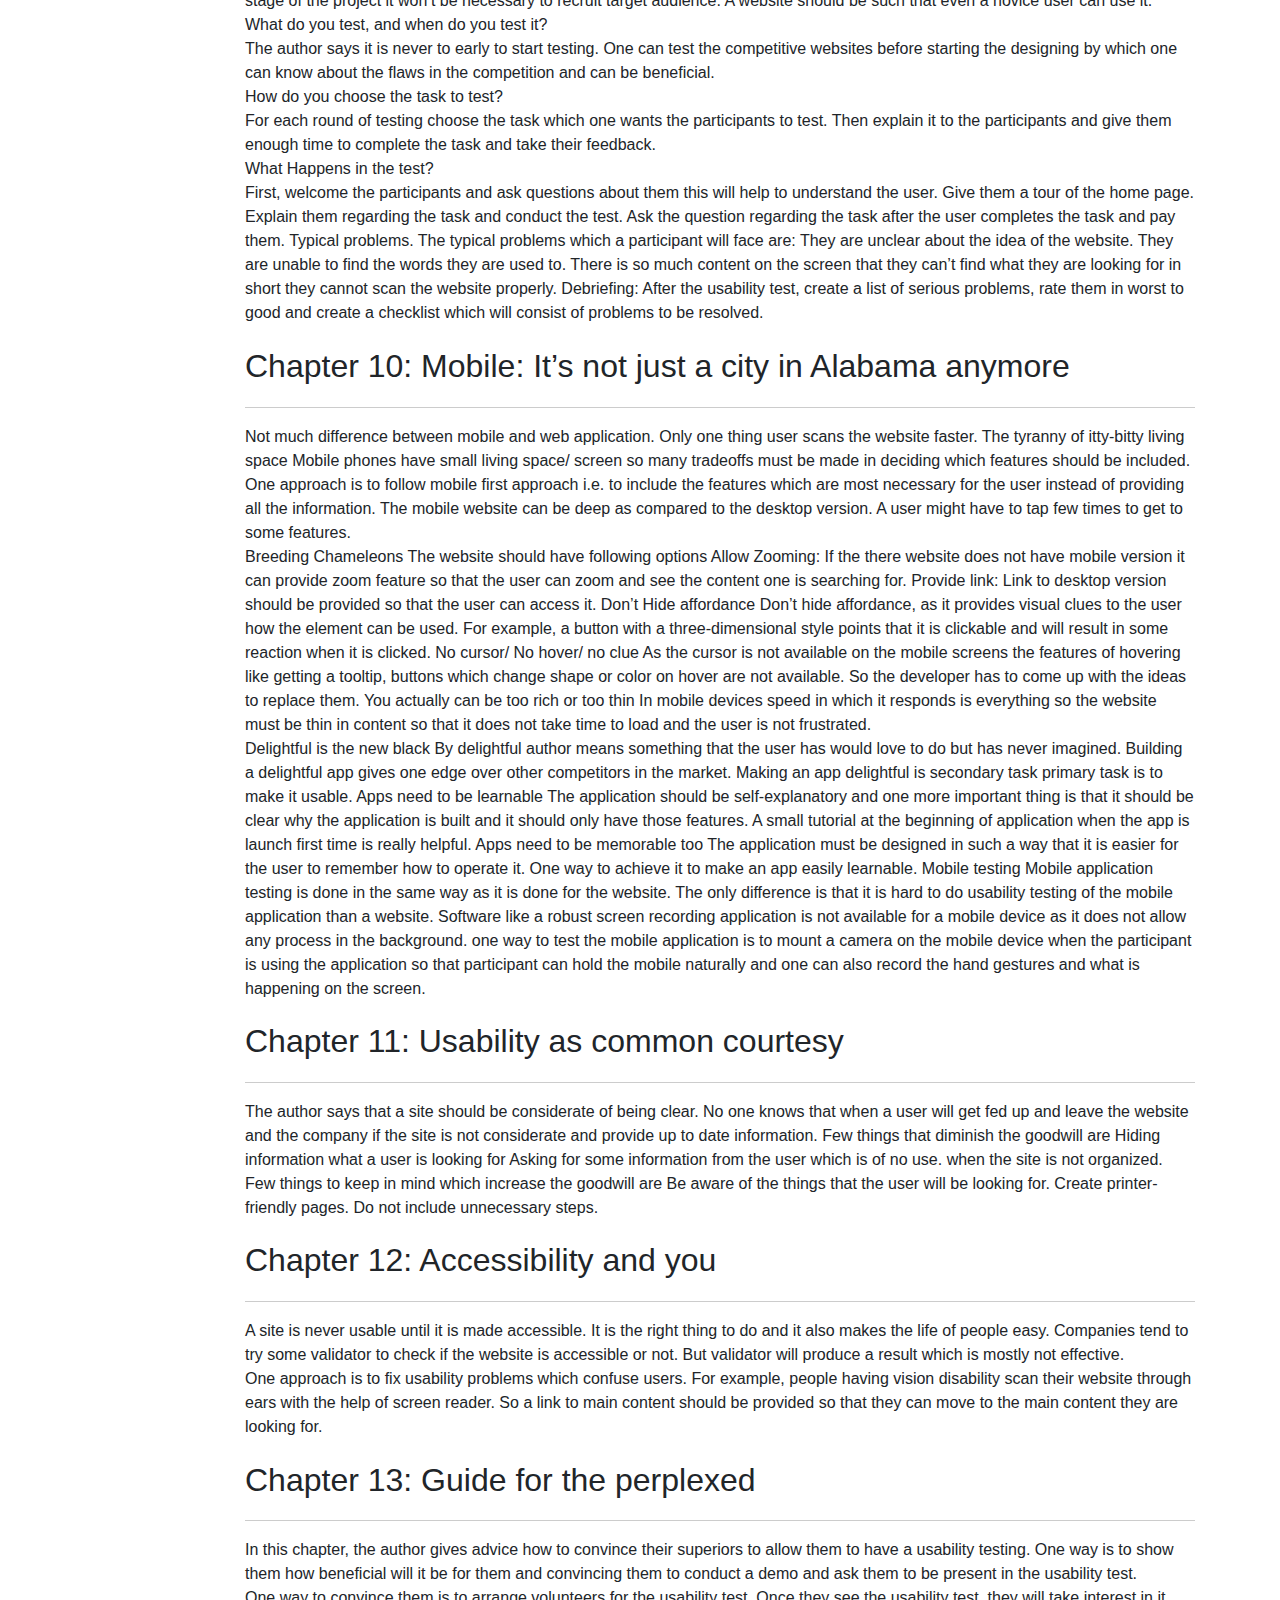
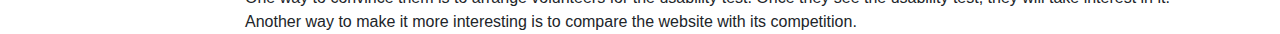
==== commit 1b4c15df: "changes" ====
--- a/book-1.html
+++ b/book-1.html
@@ -120,7 +120,7 @@
                     If it is hard to make a web site clearly evident one should at least try to make it self-
                     explanatory.
                     <br>
-                    <u>Things that make us think</u>
+                    Things that make us think:
                     <br>
                     Few things can always raise a question in user&#39;s mind like, the naming convention of the
                     website elements, what must be the input etc.
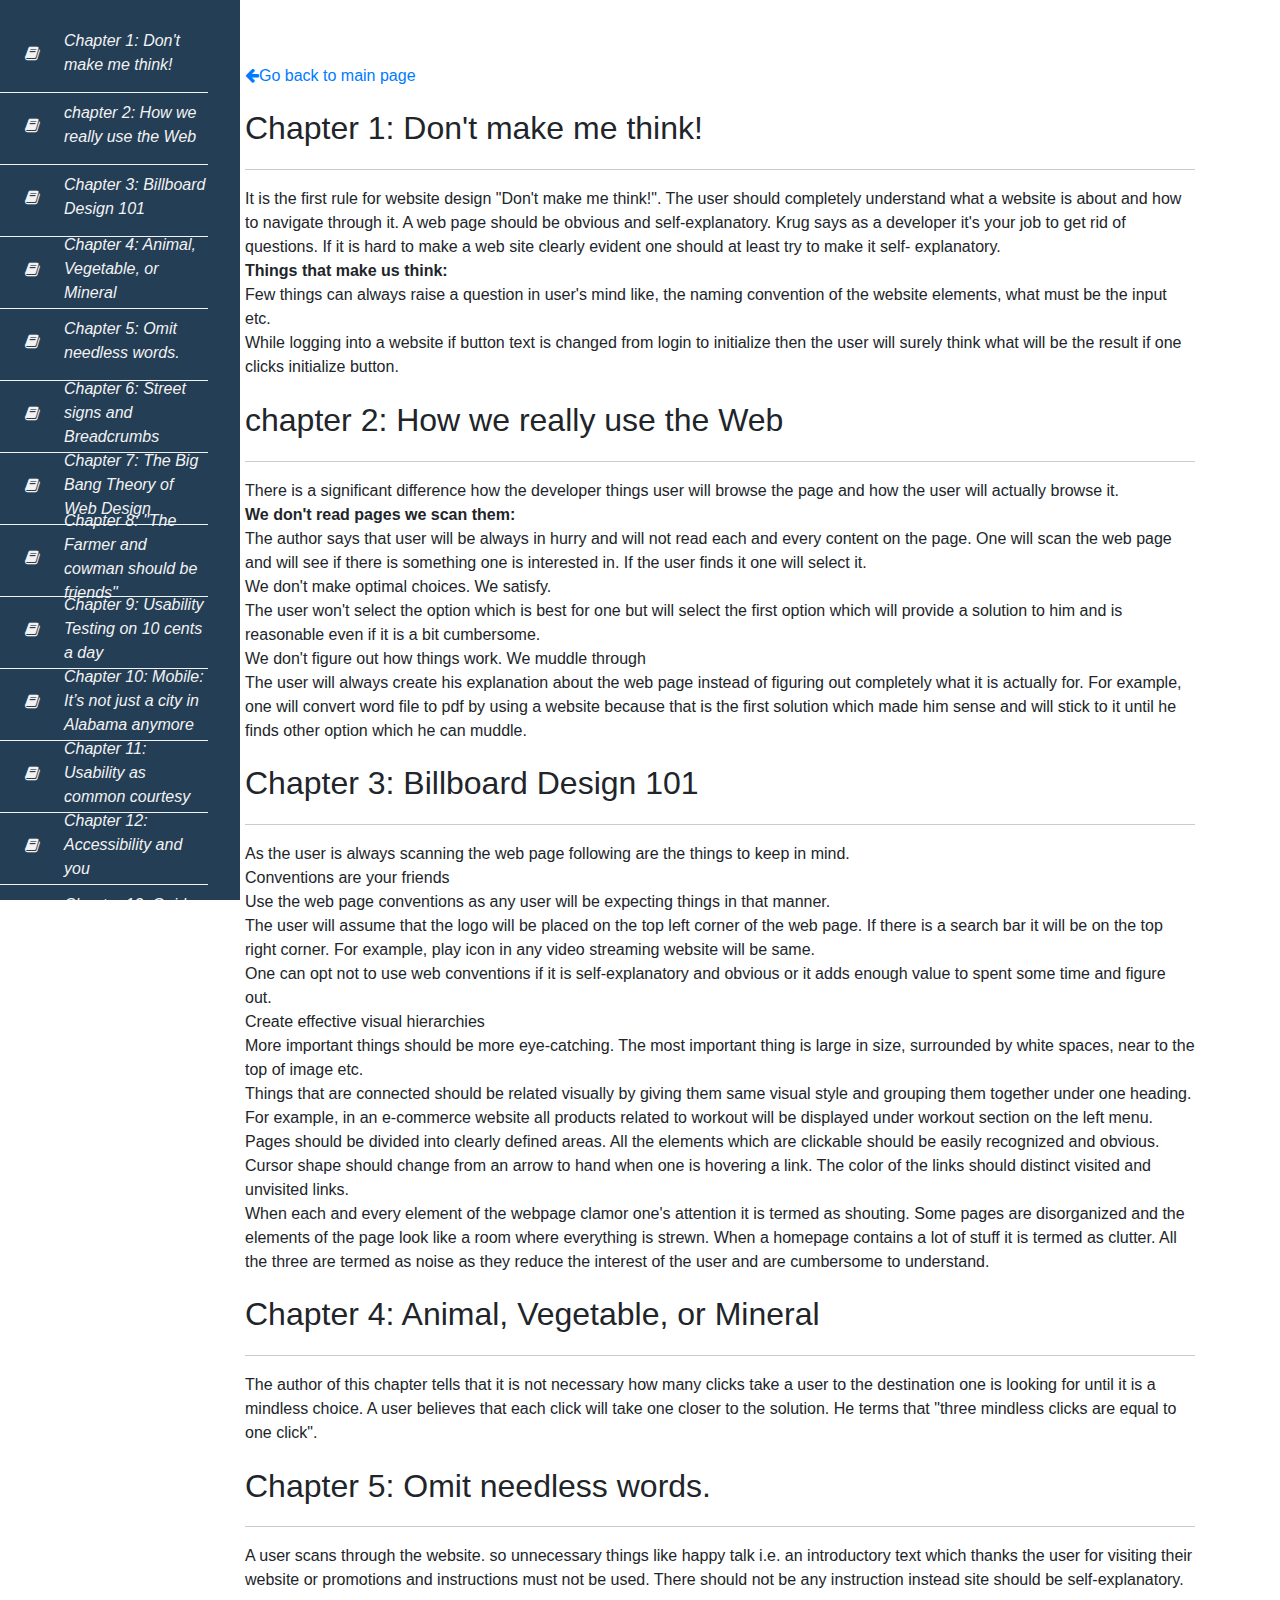
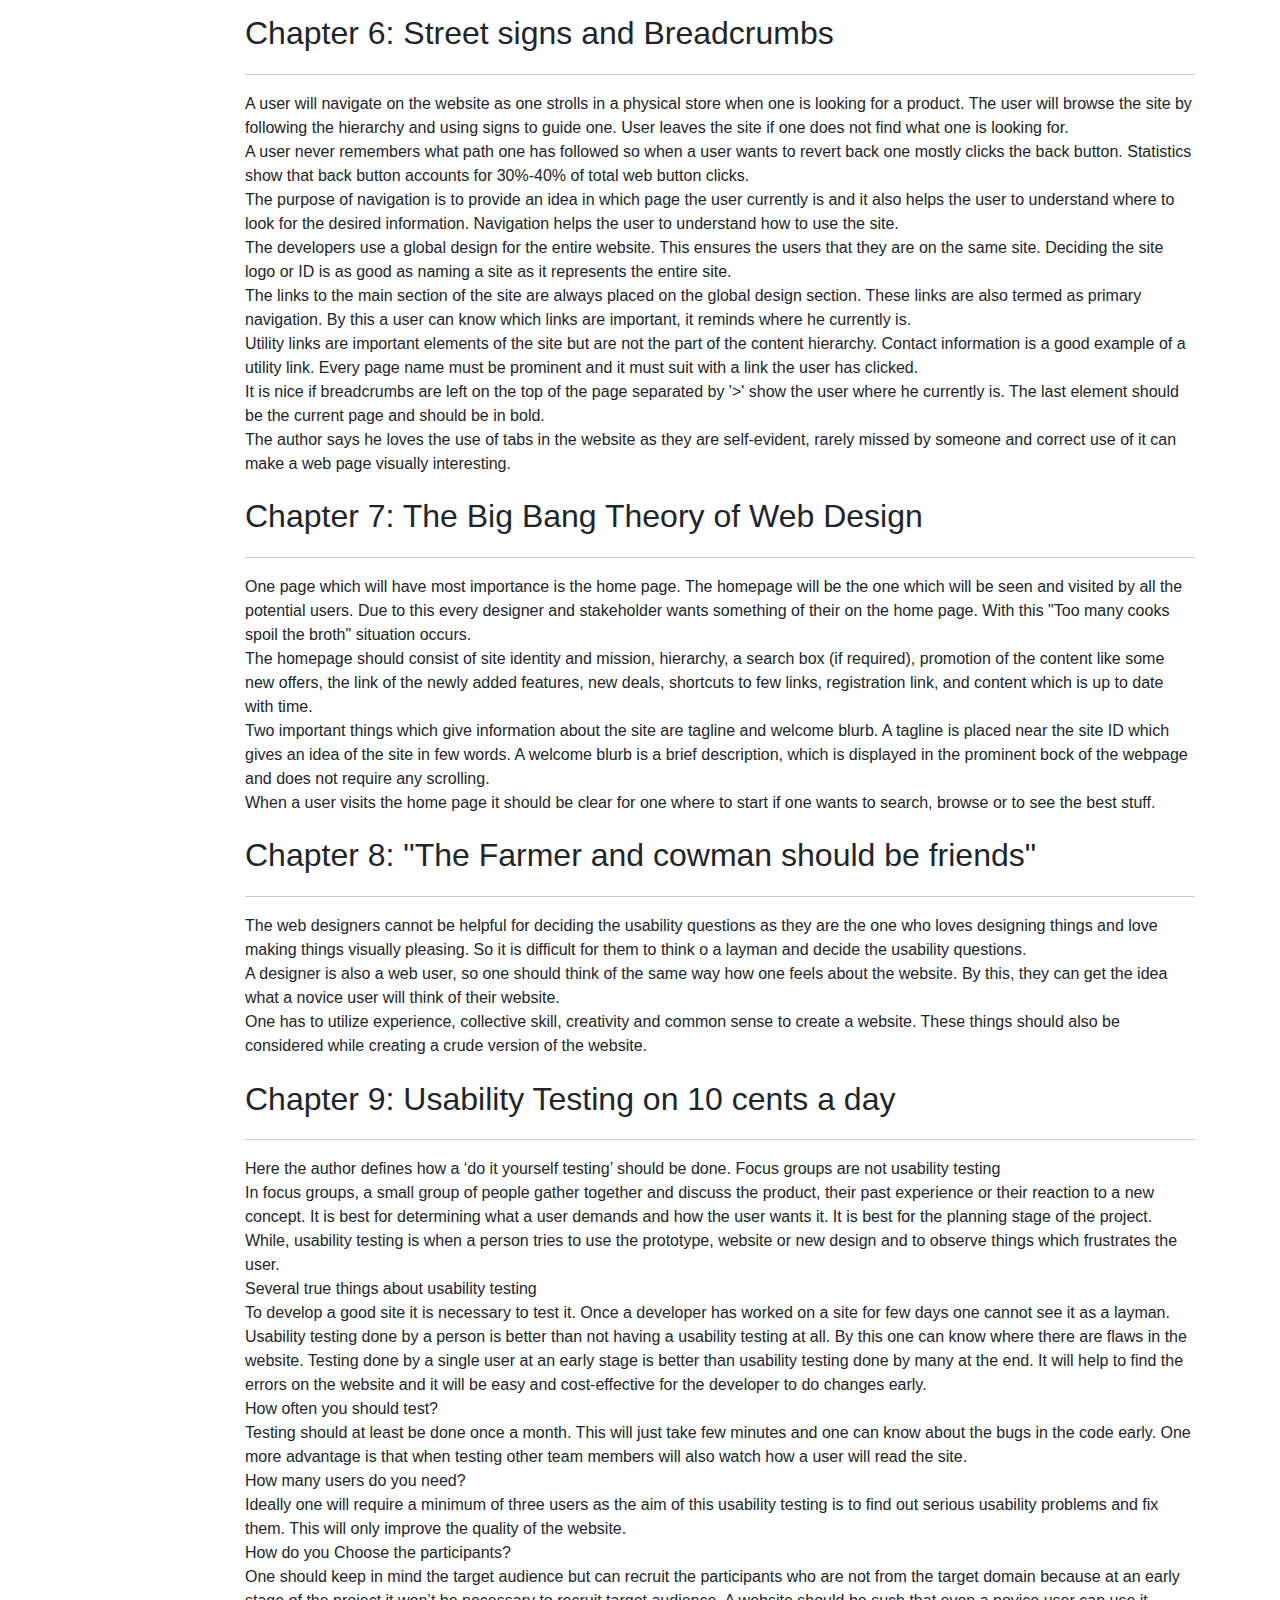
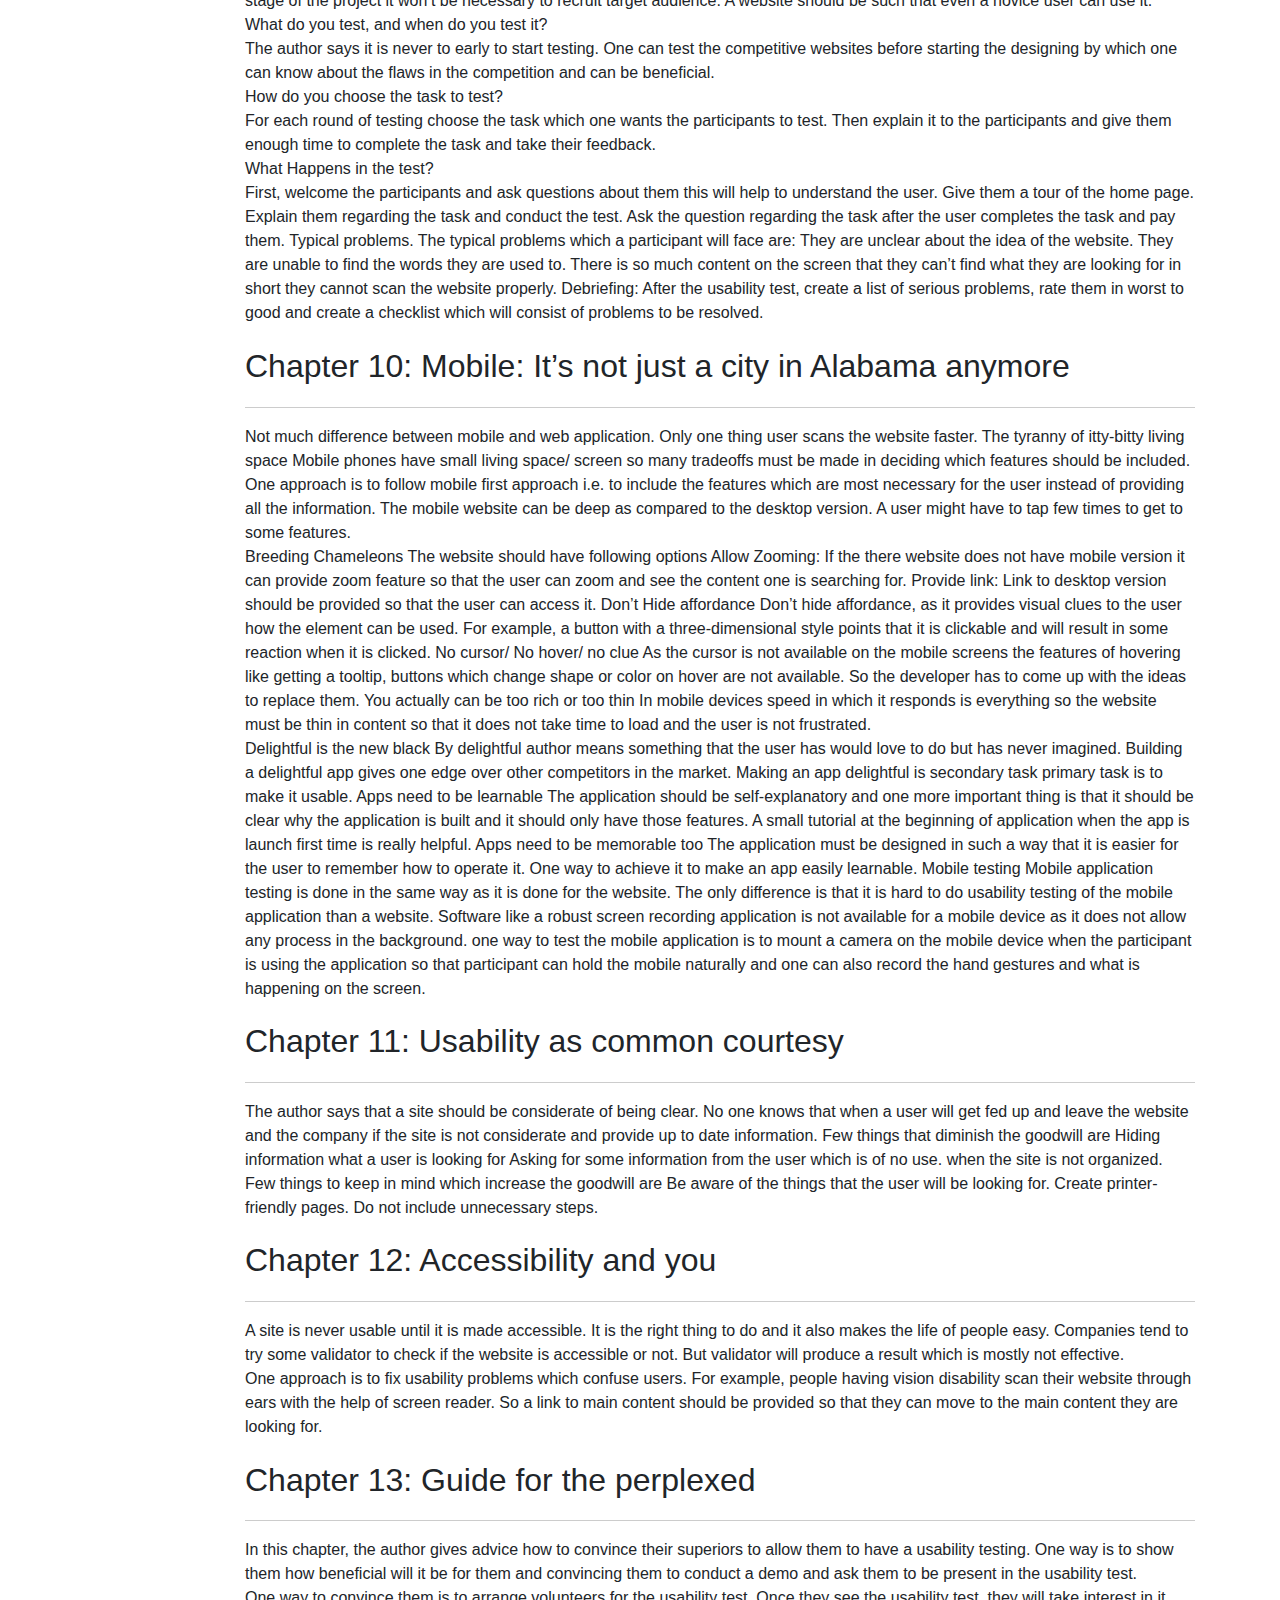
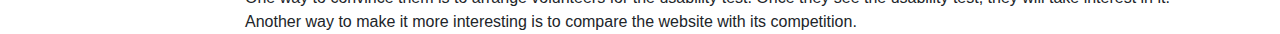
==== commit 7c18a333: "Update book-1.html" ====
--- a/book-1.html
+++ b/book-1.html
@@ -120,7 +120,9 @@
                     If it is hard to make a web site clearly evident one should at least try to make it self-
                     explanatory.
                     <br>
-                    Things that make us think:
+                    
+                    <strong>Things that make us think:</strong>
+                    
                     <br>
                     Few things can always raise a question in user&#39;s mind like, the naming convention of the
                     website elements, what must be the input etc.
@@ -137,7 +139,7 @@
                     There is a significant difference how the developer things user will browse the page and how the
                     user will actually browse it.
                     <br>
-                    We don't read pages we scan them
+                    <strong>We don't read pages we scan them:</strong>
                     <br>
                     The author says that user will be always in hurry and will not read each and every content on the
                     page. One will scan the web page and will see if there is something one is interested in. If the
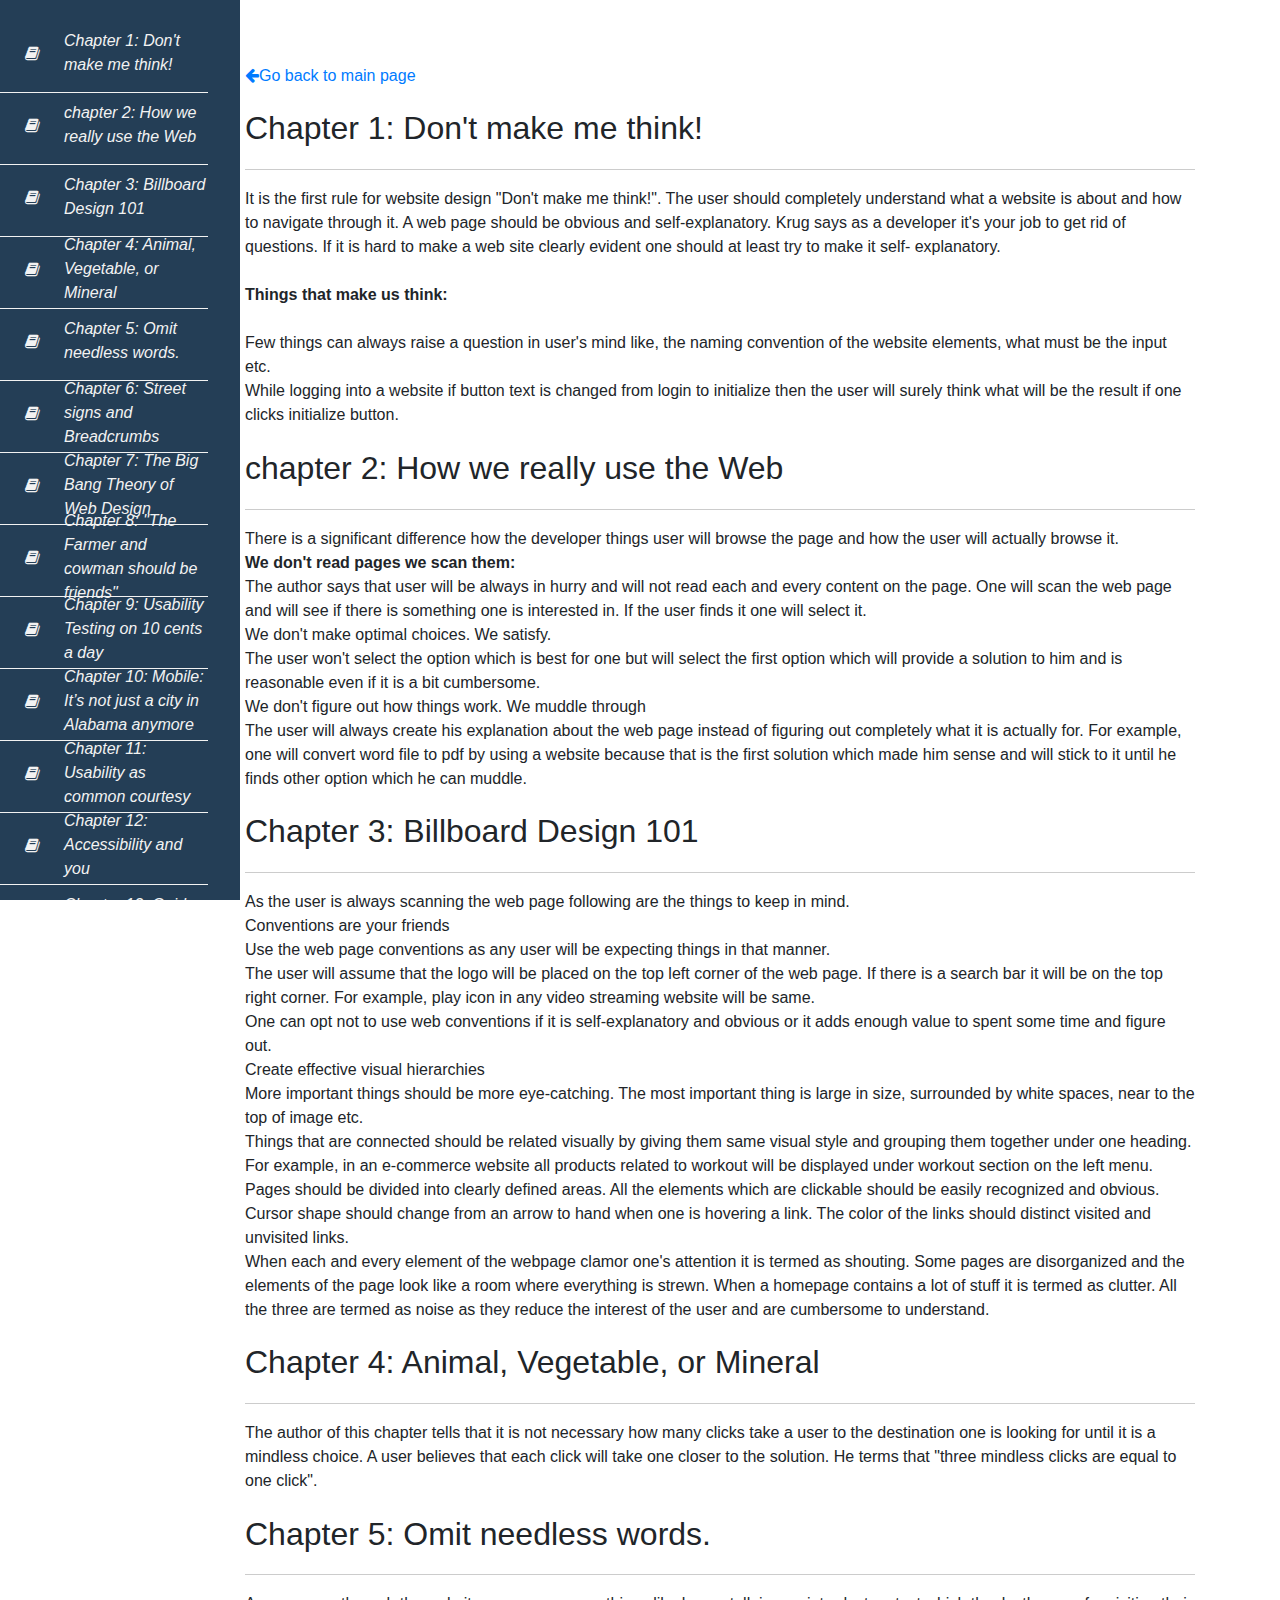
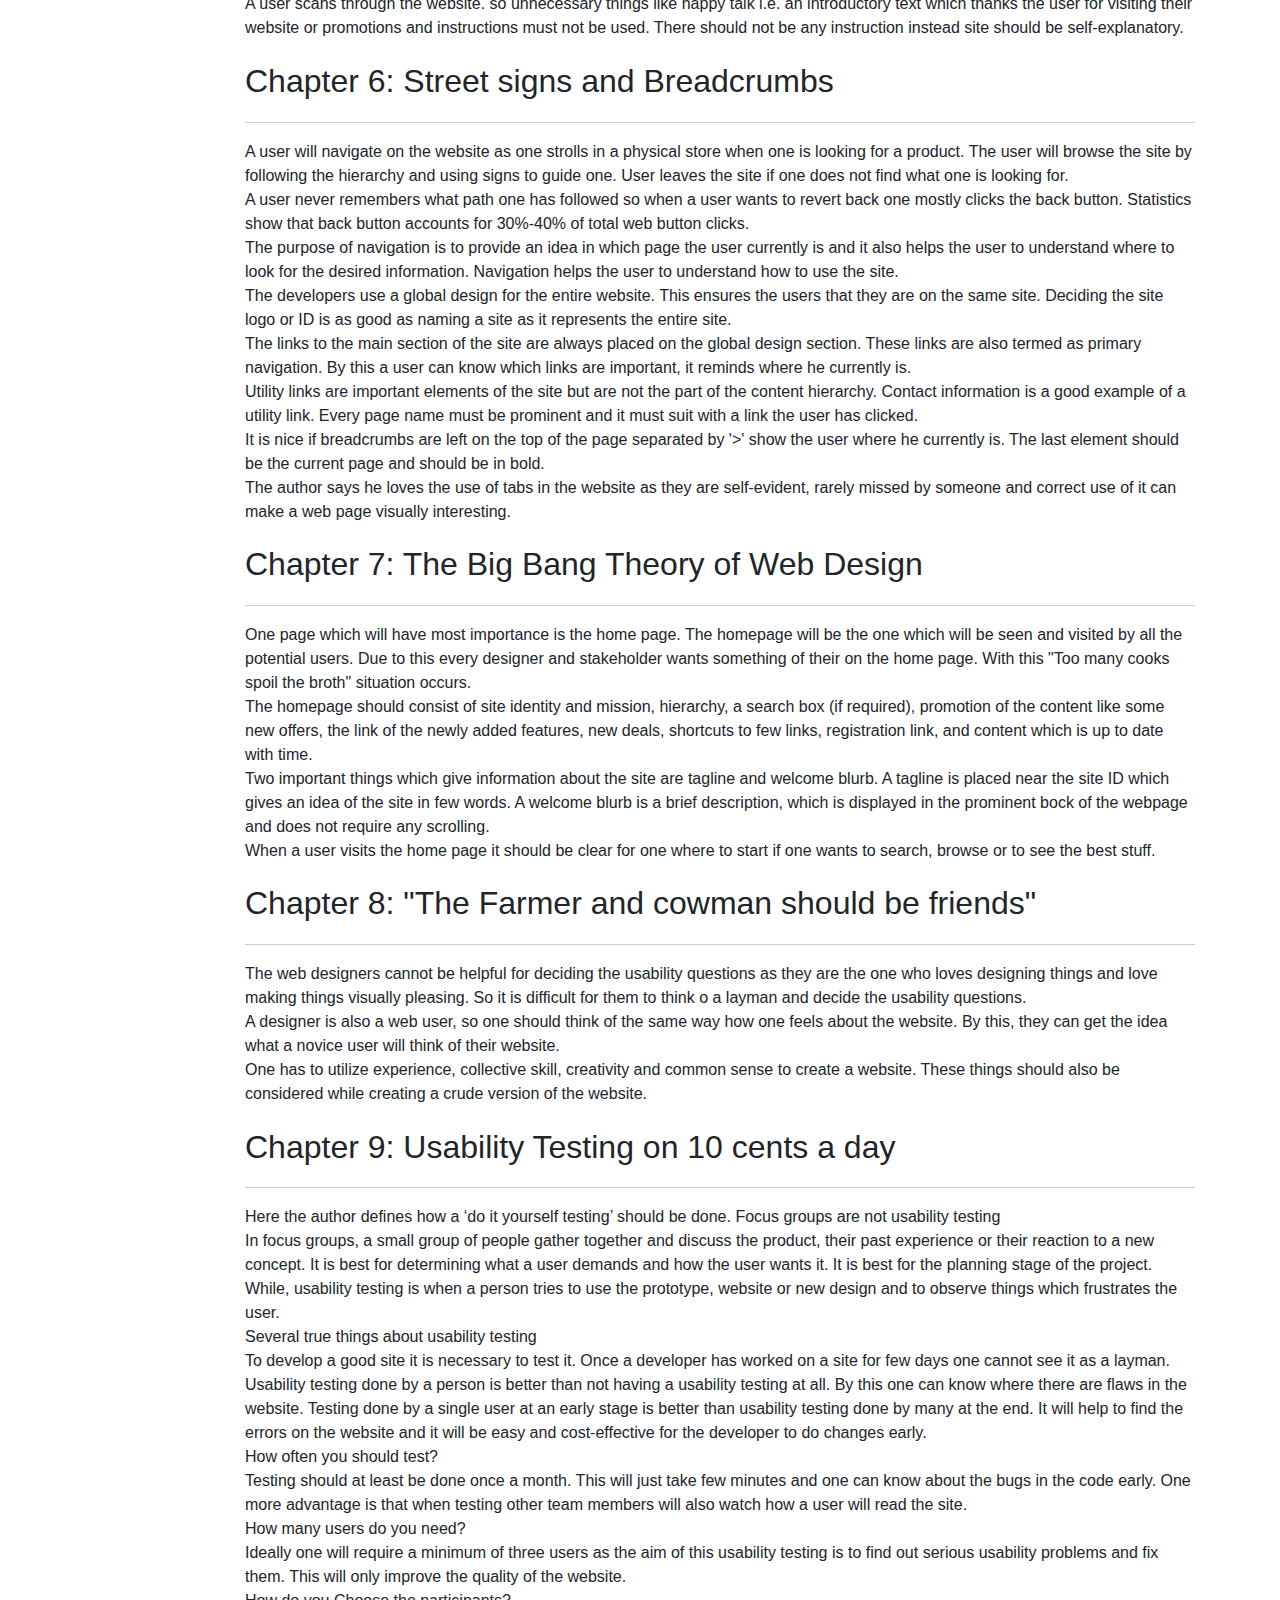
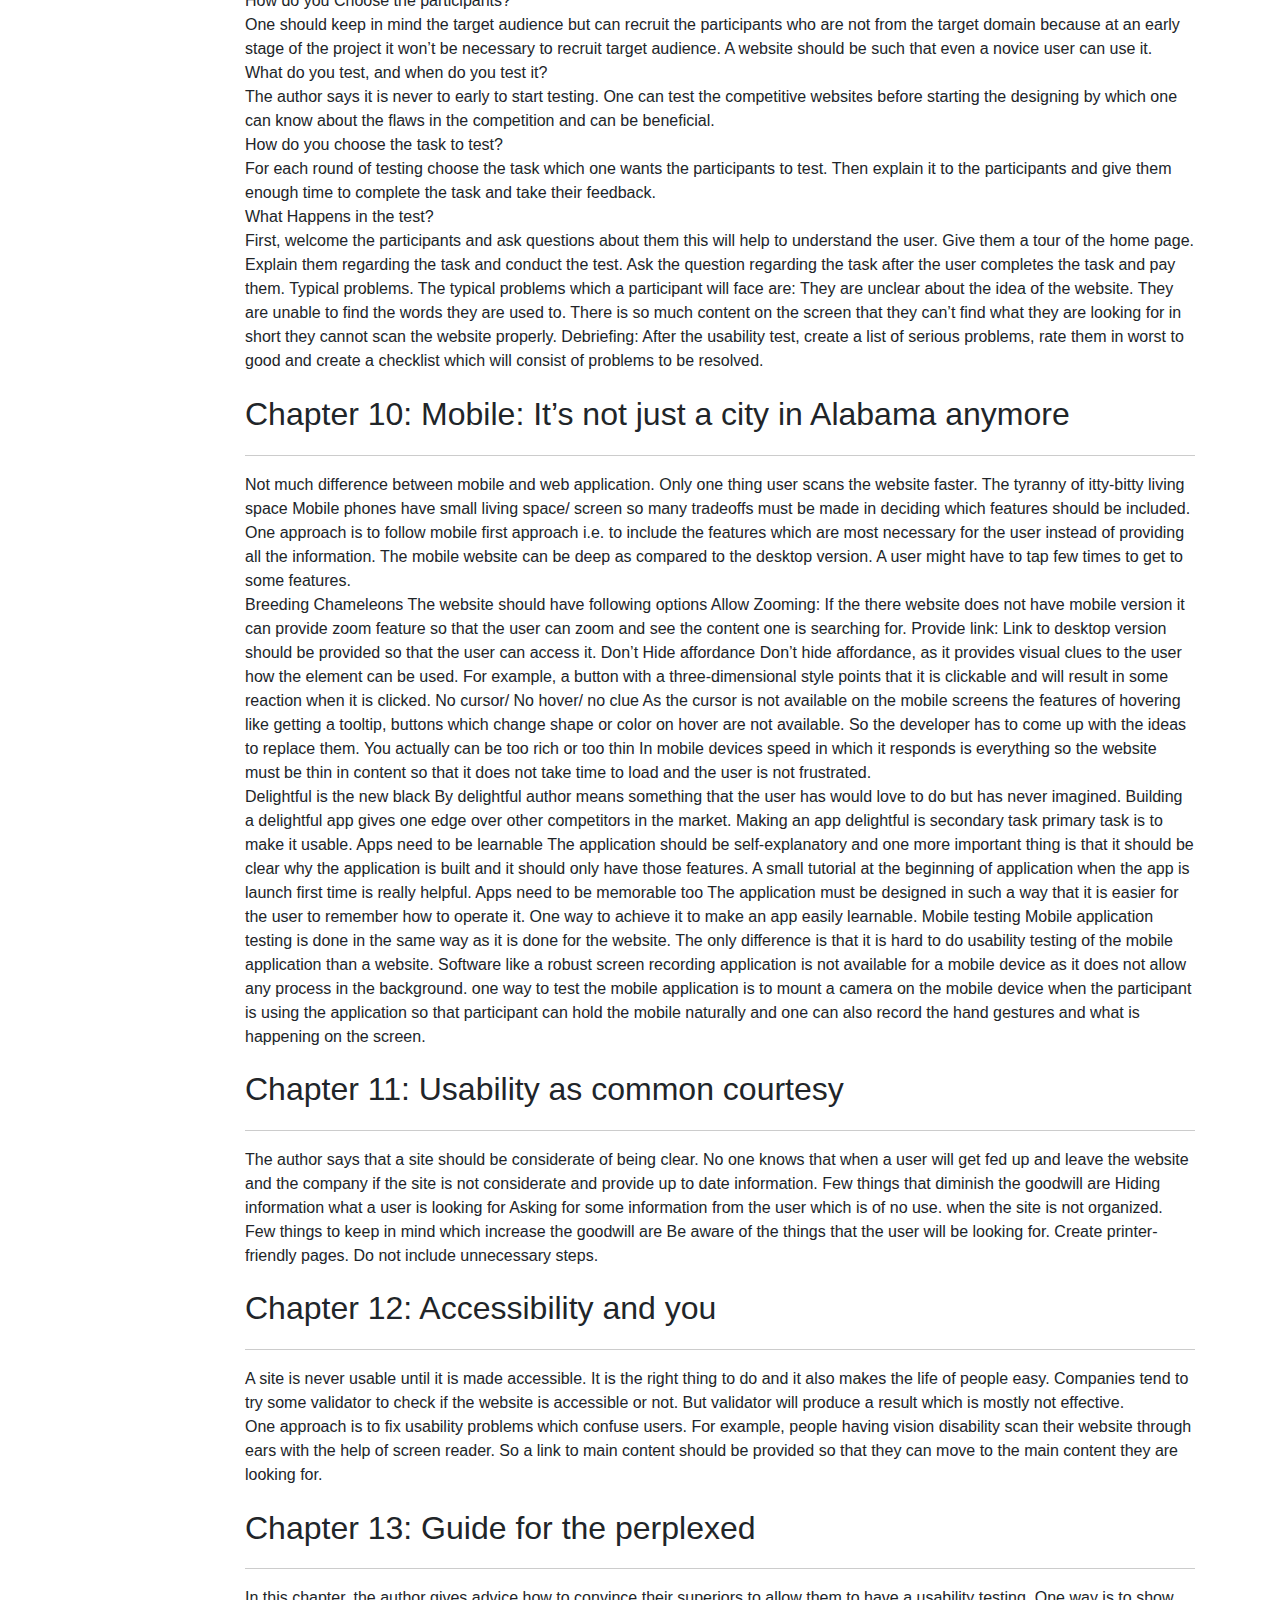
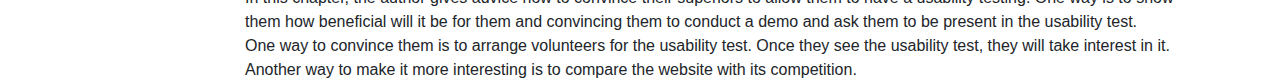
==== commit 781ac5cd: "Update book-1.html" ====
--- a/book-1.html
+++ b/book-1.html
@@ -120,9 +120,9 @@
                     If it is hard to make a web site clearly evident one should at least try to make it self-
                     explanatory.
                     <br>
-                    
+                    <br>
                     <strong>Things that make us think:</strong>
-                    
+                    <br>
                     <br>
                     Few things can always raise a question in user&#39;s mind like, the naming convention of the
                     website elements, what must be the input etc.
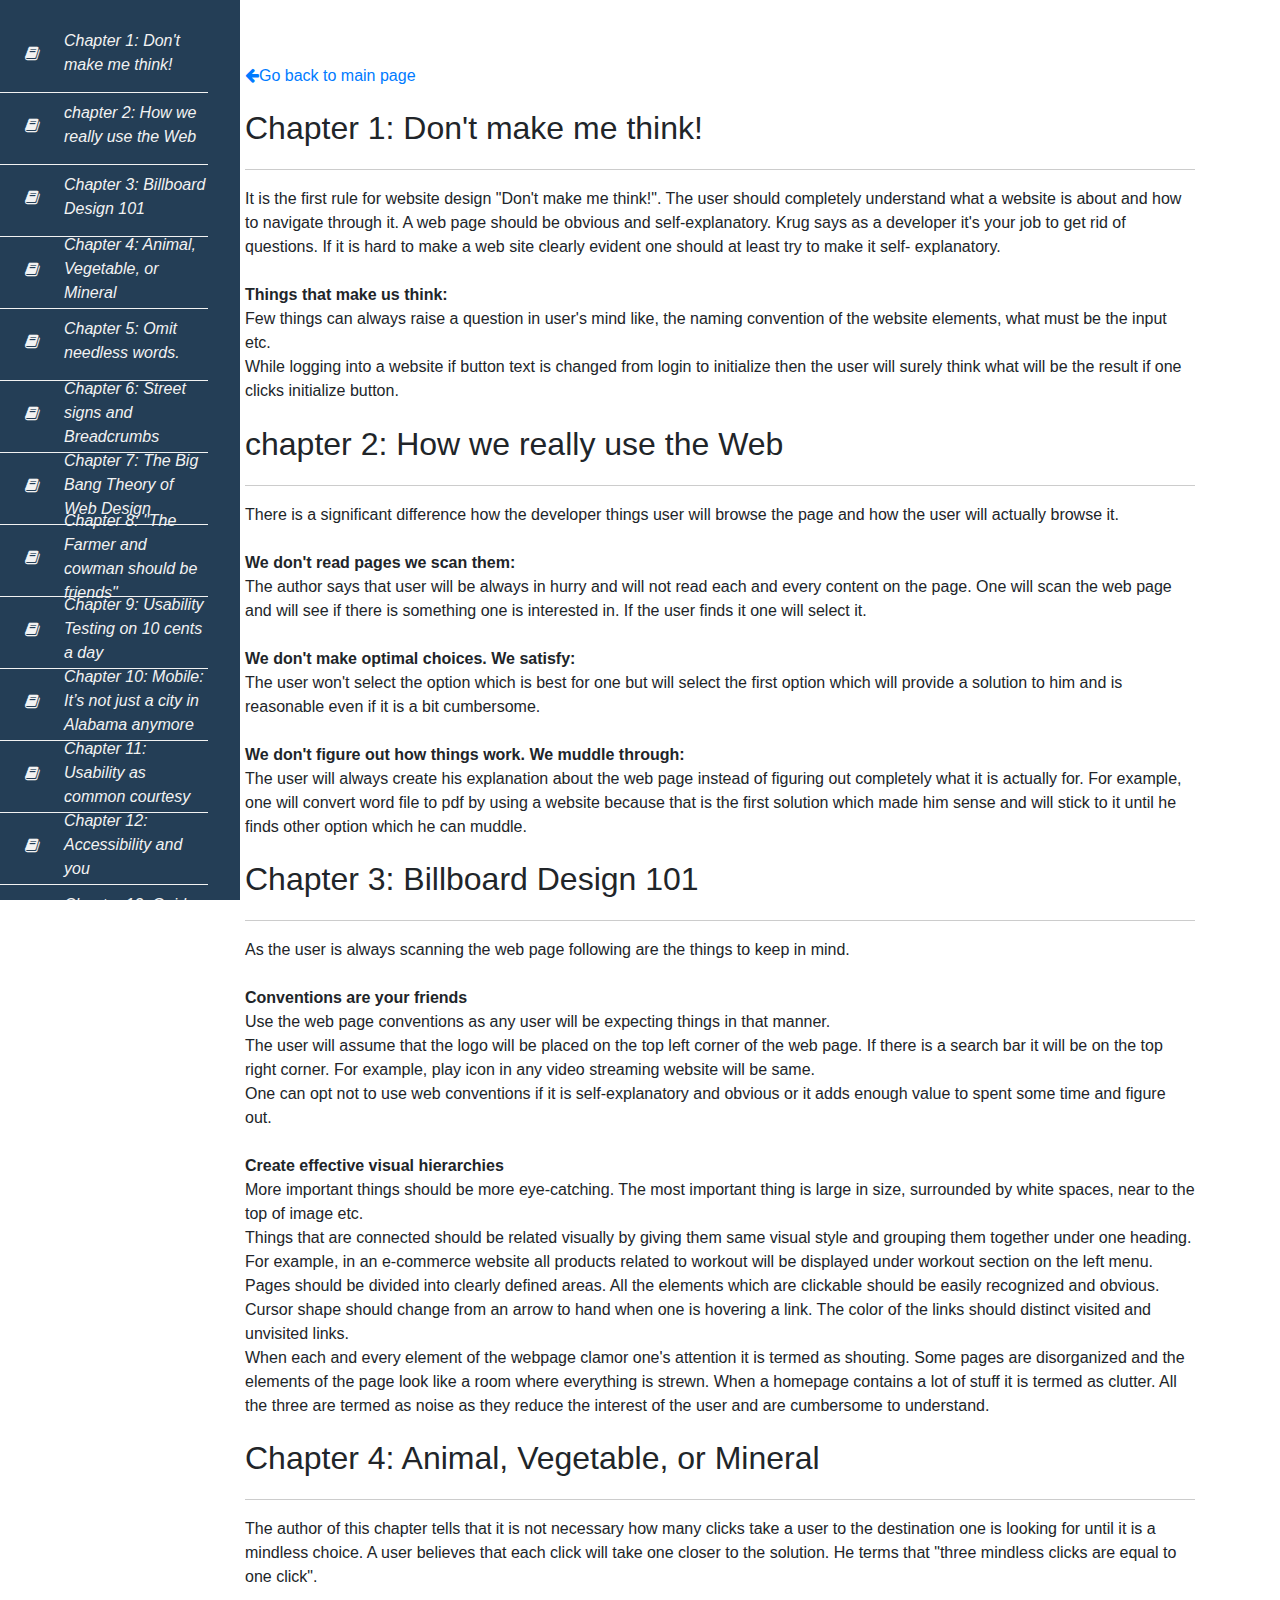
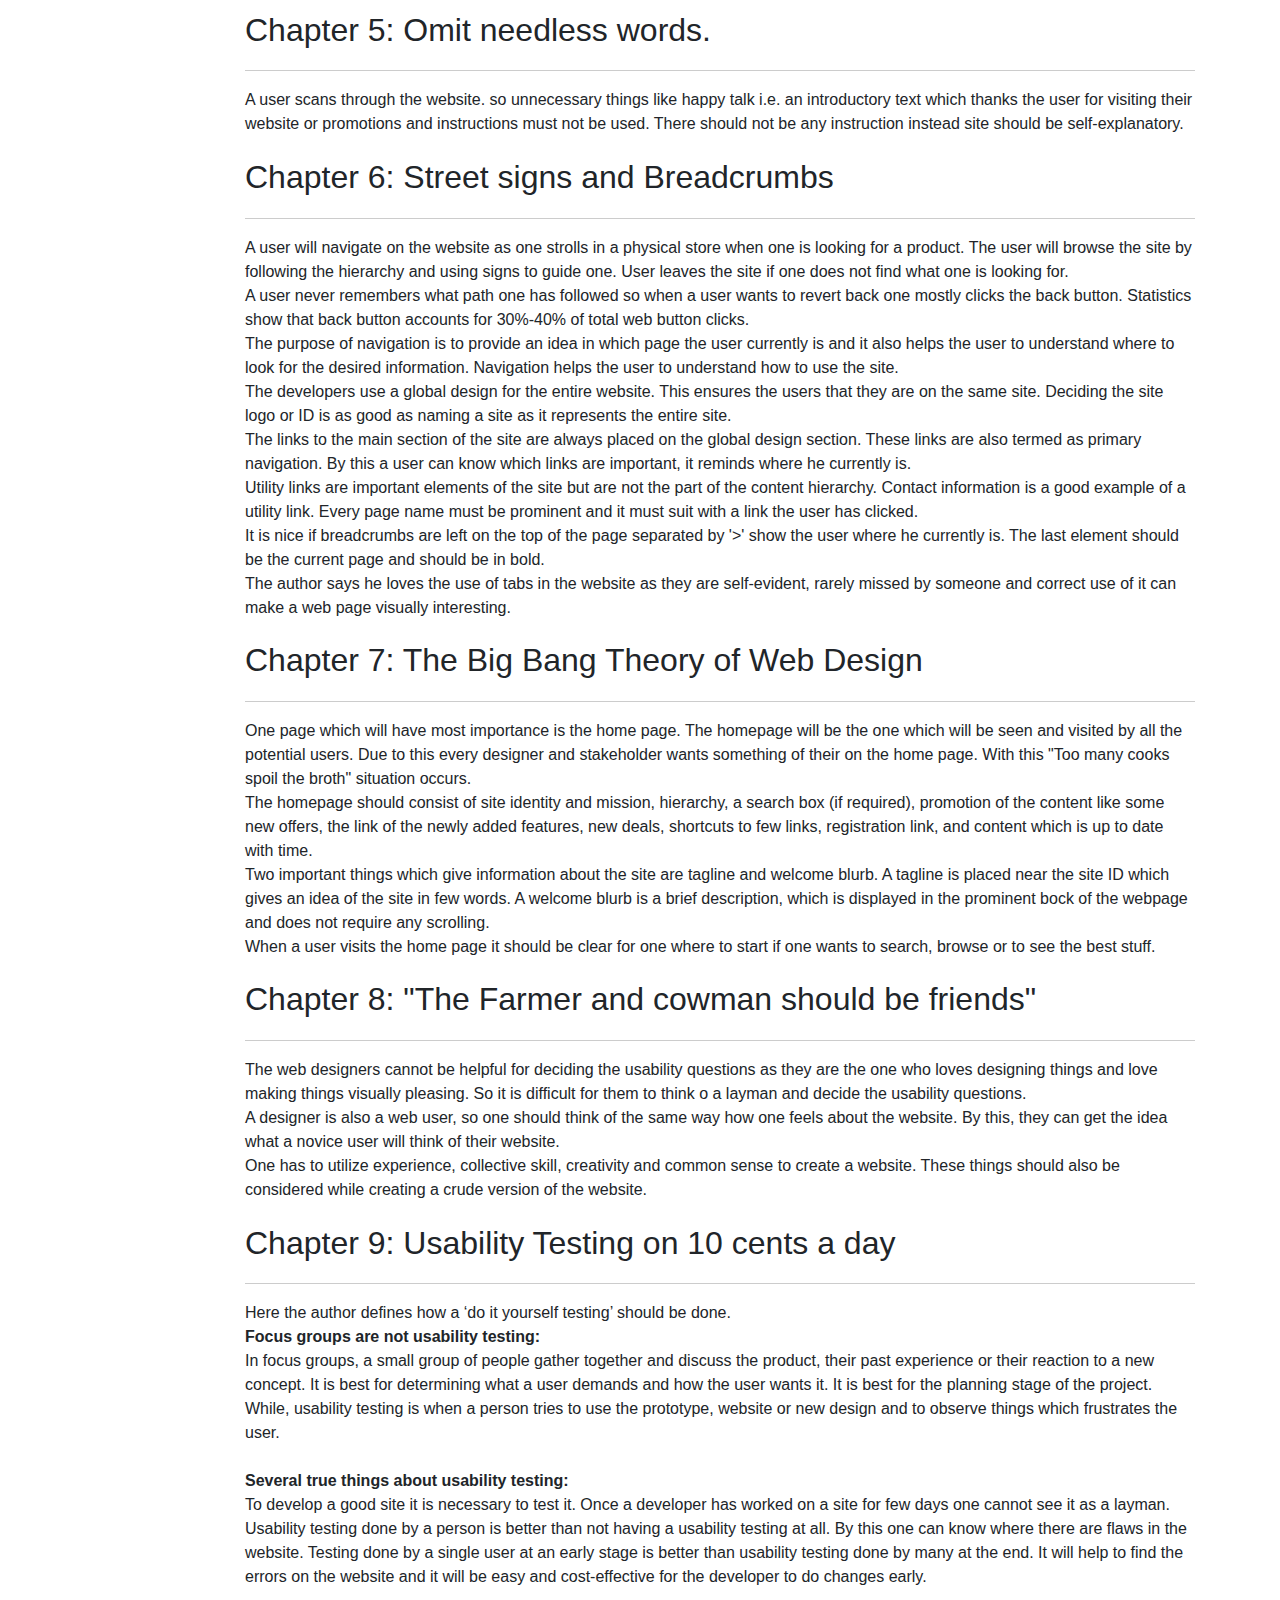
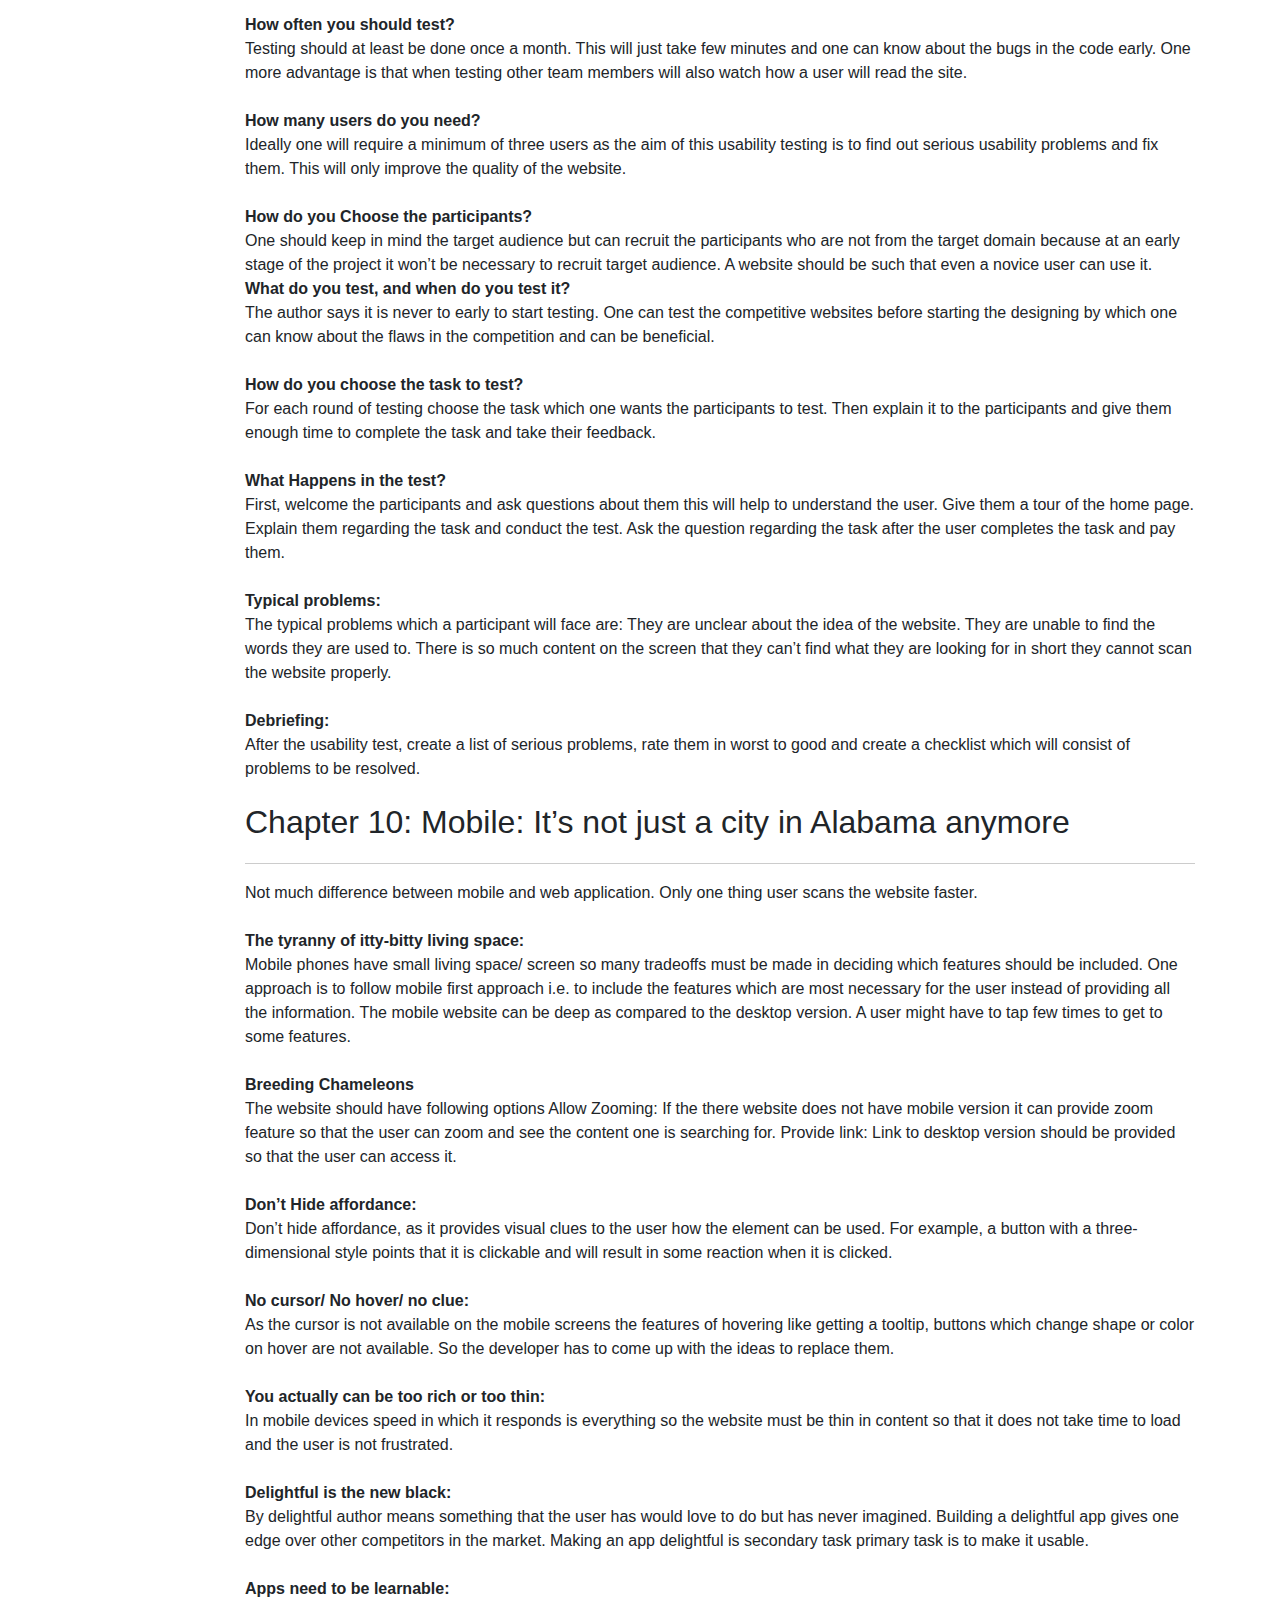
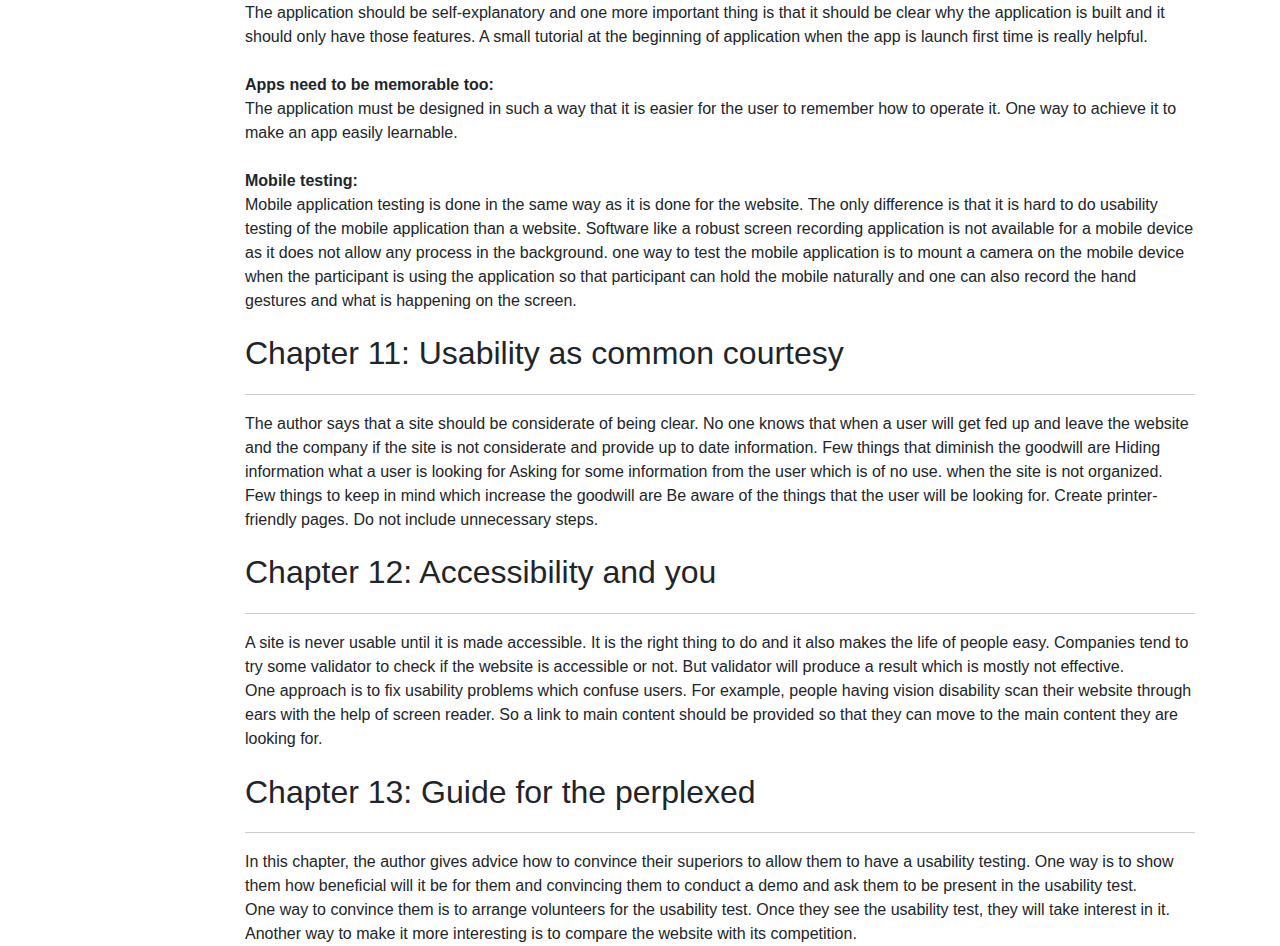
==== commit b7b557a0: "Update book-1.html" ====
--- a/book-1.html
+++ b/book-1.html
@@ -122,7 +122,7 @@
                     <br>
                     <br>
                     <strong>Things that make us think:</strong>
-                    <br>
+               
                     <br>
                     Few things can always raise a question in user&#39;s mind like, the naming convention of the
                     website elements, what must be the input etc.
@@ -138,6 +138,7 @@
                 <div>
                     There is a significant difference how the developer things user will browse the page and how the
                     user will actually browse it.
+                    <br>
                     <br>
                     <strong>We don't read pages we scan them:</strong>
                     <br>
@@ -145,12 +146,14 @@
                     page. One will scan the web page and will see if there is something one is interested in. If the
                     user finds it one will select it.
                     <br>
-                    We don't make optimal choices. We satisfy.
+                    <br>
+                    <strong>We don't make optimal choices. We satisfy:</strong>
                     <br>
                     The user won't select the option which is best for one but will select the first option which will
                     provide a solution to him and is reasonable even if it is a bit cumbersome.
                     <br>
-                    We don't figure out how things work. We muddle through
+                    <br>
+                    <strong>We don't figure out how things work. We muddle through:</strong>
                     <br>
                     The user will always create his explanation about the web page instead of figuring out completely
                     what it is actually for. For example, one will convert word file to pdf by using a website because
@@ -166,7 +169,8 @@
                 <div>
                     As the user is always scanning the web page following are the things to keep in mind.
                     <br>
-                    Conventions are your friends
+                    <br>
+                    <strong>Conventions are your friends</strong>
                     <br>
                     Use the web page conventions as any user will be expecting things in that manner.
                     <br>
@@ -177,7 +181,8 @@
                     One can opt not to use web conventions if it is self-explanatory and obvious or it adds enough value
                     to spent some time and figure out.
                     <br>
-                    Create effective visual hierarchies
+                    <br>
+                    <strong>Create effective visual hierarchies</strong>
                     <br>
                     More important things should be more eye-catching. The most important thing is large in size,
                     surrounded by white spaces, near to the top of image etc.
@@ -304,7 +309,9 @@
                 <hr>
                 <div>
                     Here the author defines how a ‘do it yourself testing’ should be done.
-                    Focus groups are not usability testing
+                    <br>
+                    
+                    <strong>Focus groups are not usability testing:</strong>
                     <br>
                     In focus groups, a small group of people gather together and discuss the product, their past
                     experience or their reaction to a new concept. It is best for determining what a user demands and
@@ -313,7 +320,8 @@
                     While, usability testing is when a person tries to use the prototype, website or new design and to
                     observe things which frustrates the user.
                     <br>
-                    Several true things about usability testing
+                    <br>
+                    <strong>Several true things about usability testing:</strong>
                     <br>
                     To develop a good site it is necessary to test it. Once a developer has worked on a site for few
                     days one cannot see it as a layman.
@@ -323,39 +331,44 @@
                     end. It will help to find the errors on the website and it will be easy and cost-effective for the
                     developer to do changes early.
                     <br>
-                    How often you should test?<br>
+                    <br>
+                    <strong>How often you should test?</strong><br>
                     Testing should at least be done once a month. This will just take few minutes and one can know about
                     the bugs in the code early. One more advantage is that when testing other team members will also
                     watch how a user will read the site.
                     <br>
-                    How many users do you need?
+                    <br>
+                   
+                    <strong>How many users do you need?</strong>
                     <br>
                     Ideally one will require a minimum of three users as the aim of this usability testing is to find
                     out serious usability problems and fix them. This will only improve the quality of the website.
                     <br>
-                    How do you Choose the participants?<br>
+                    <br>
+                    <strong>How do you Choose the participants?</strong><br>
                     One should keep in mind the target audience but can recruit the participants who are not from the
                     target domain because at an early stage of the project it won’t be necessary to recruit target
                     audience. A website should be such that even a novice user can use it.<br>
-                    What do you test, and when do you test it?<br>
+                    <strong>What do you test, and when do you test it?</strong><br>
                     The author says it is never to early to start testing. One can test the competitive websites before
                     starting the designing by which one can know about the flaws in the competition and can be
                     beneficial.<br>
-                    How do you choose the task to test?<br>
+                    <br>
+                    <strong>How do you choose the task to test?</strong><br>
                     For each round of testing choose the task which one wants the participants to test. Then explain it
                     to the participants and give them enough time to complete the task and take their feedback.<br>
-                    What Happens in the test?<br>
+                    <br><strong>What Happens in the test?</strong><br>
                     First, welcome the participants and ask questions about them this will help to understand the user.
                     Give them a tour of the home page.
                     Explain them regarding the task and conduct the test.
                     Ask the question regarding the task after the user completes the task and pay them.
-                    Typical problems.
+                    <br><br><strong>Typical problems:</strong><br>
                     The typical problems which a participant will face are:
                     They are unclear about the idea of the website.
                     They are unable to find the words they are used to.
                     There is so much content on the screen that they can’t find what they are looking for in short they
                     cannot scan the website properly.
-                    Debriefing:
+                    <br><br><strong>Debriefing:</strong><br>
                     After the usability test, create a list of serious problems, rate them in worst to good and create a
                     checklist which will consist of problems to be resolved.
 
@@ -368,42 +381,50 @@
                 <div>
                     Not much difference between mobile and web application. Only one thing user scans the website
                     faster.
-                    The tyranny of itty-bitty living space
+                    <br>
+                    <br>
+                    <strong>The tyranny of itty-bitty living space:</strong>
+                    <br>
                     Mobile phones have small living space/ screen so many tradeoffs must be made in deciding which
                     features should be included. One approach is to follow mobile first approach i.e. to include the
                     features which are most necessary for the user instead of providing all the information.
                     The mobile website can be deep as compared to the desktop version. A user might have to tap few
                     times to get to some features.
                     <br>
+                    <br>
+                    <strong>
                     Breeding Chameleons
+                    </strong><br>
                     The website should have following options
                     Allow Zooming: If the there website does not have mobile version it can provide zoom feature so that
                     the user can zoom and see the content one is searching for.
                     Provide link: Link to desktop version should be provided so that the user can access it.
-                    Don’t Hide affordance
+                    <br><br><strong>Don’t Hide affordance:</strong><br>
                     Don’t hide affordance, as it provides visual clues to the user how the element can be used. For
                     example, a button with a three-dimensional style points that it is clickable and will result in some
                     reaction when it is clicked.
-                    No cursor/ No hover/ no clue
+                    <br><br><strong>No cursor/ No hover/ no clue:</strong><br>
                     As the cursor is not available on the mobile screens the features of hovering like getting a
                     tooltip, buttons which change shape or color on hover are not available. So the developer has to
                     come up with the ideas to replace them.
-                    You actually can be too rich or too thin
+                    <br><br><strong>You actually can be too rich or too thin:</strong><br>
                     In mobile devices speed in which it responds is everything so the website must be thin in content so
                     that it does not take time to load and the user is not frustrated.
                     <br>
-                    Delightful is the new black
+                    <br>
+                    <strong>Delightful is the new black:</strong>
+                    <br>
                     By delightful author means something that the user has would love to do but has never imagined.
                     Building a delightful app gives one edge over other competitors in the market. Making an app
                     delightful is secondary task primary task is to make it usable.
-                    Apps need to be learnable
+                    <br><br><strong>Apps need to be learnable:</strong><br>
                     The application should be self-explanatory and one more important thing is that it should be clear
                     why the application is built and it should only have those features. A small tutorial at the
                     beginning of application when the app is launch first time is really helpful.
-                    Apps need to be memorable too
+                    <br><br><strong>Apps need to be memorable too:</strong><br>
                     The application must be designed in such a way that it is easier for the user to remember how to
                     operate it. One way to achieve it to make an app easily learnable.
-                    Mobile testing
+                    <br><br><strong>Mobile testing:</strong><br>
                     Mobile application testing is done in the same way as it is done for the website. The only
                     difference is that it is hard to do usability testing of the mobile application than a website.
                     Software like a robust screen recording application is not available for a mobile device as it does
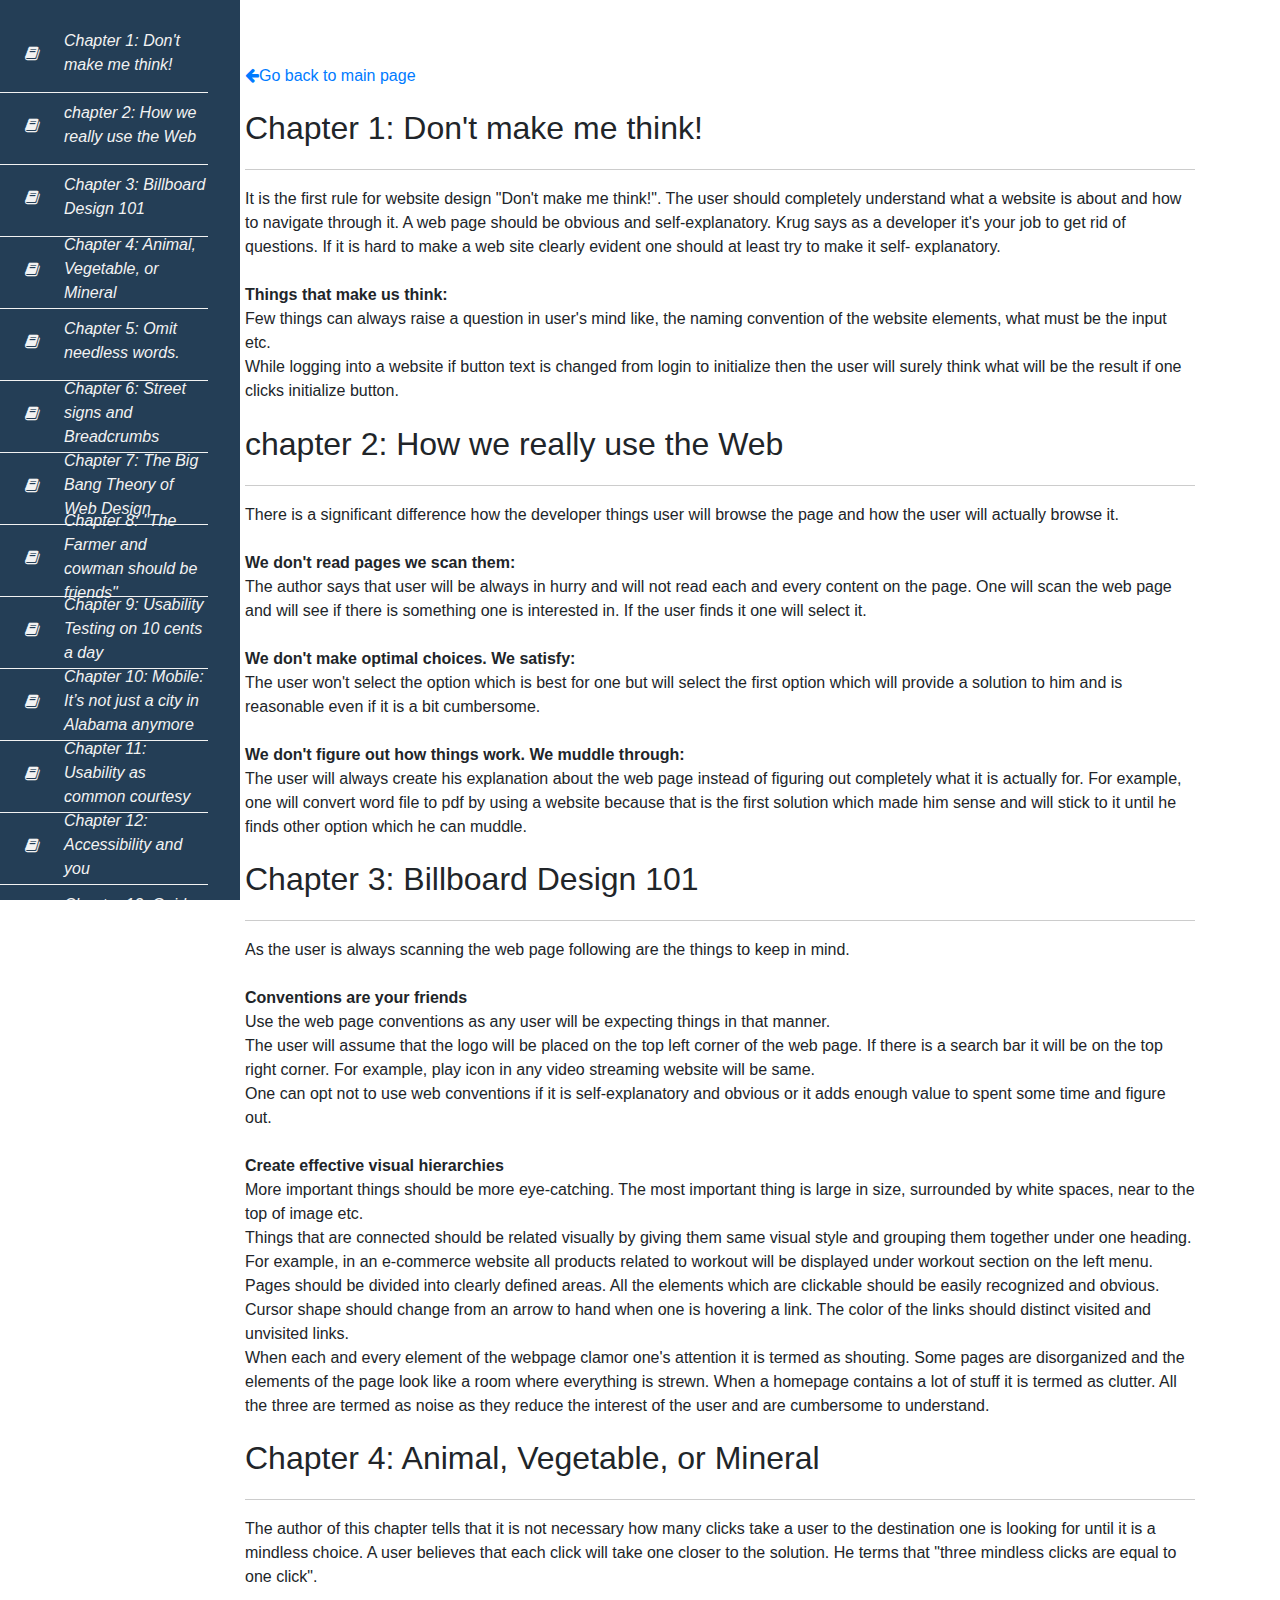
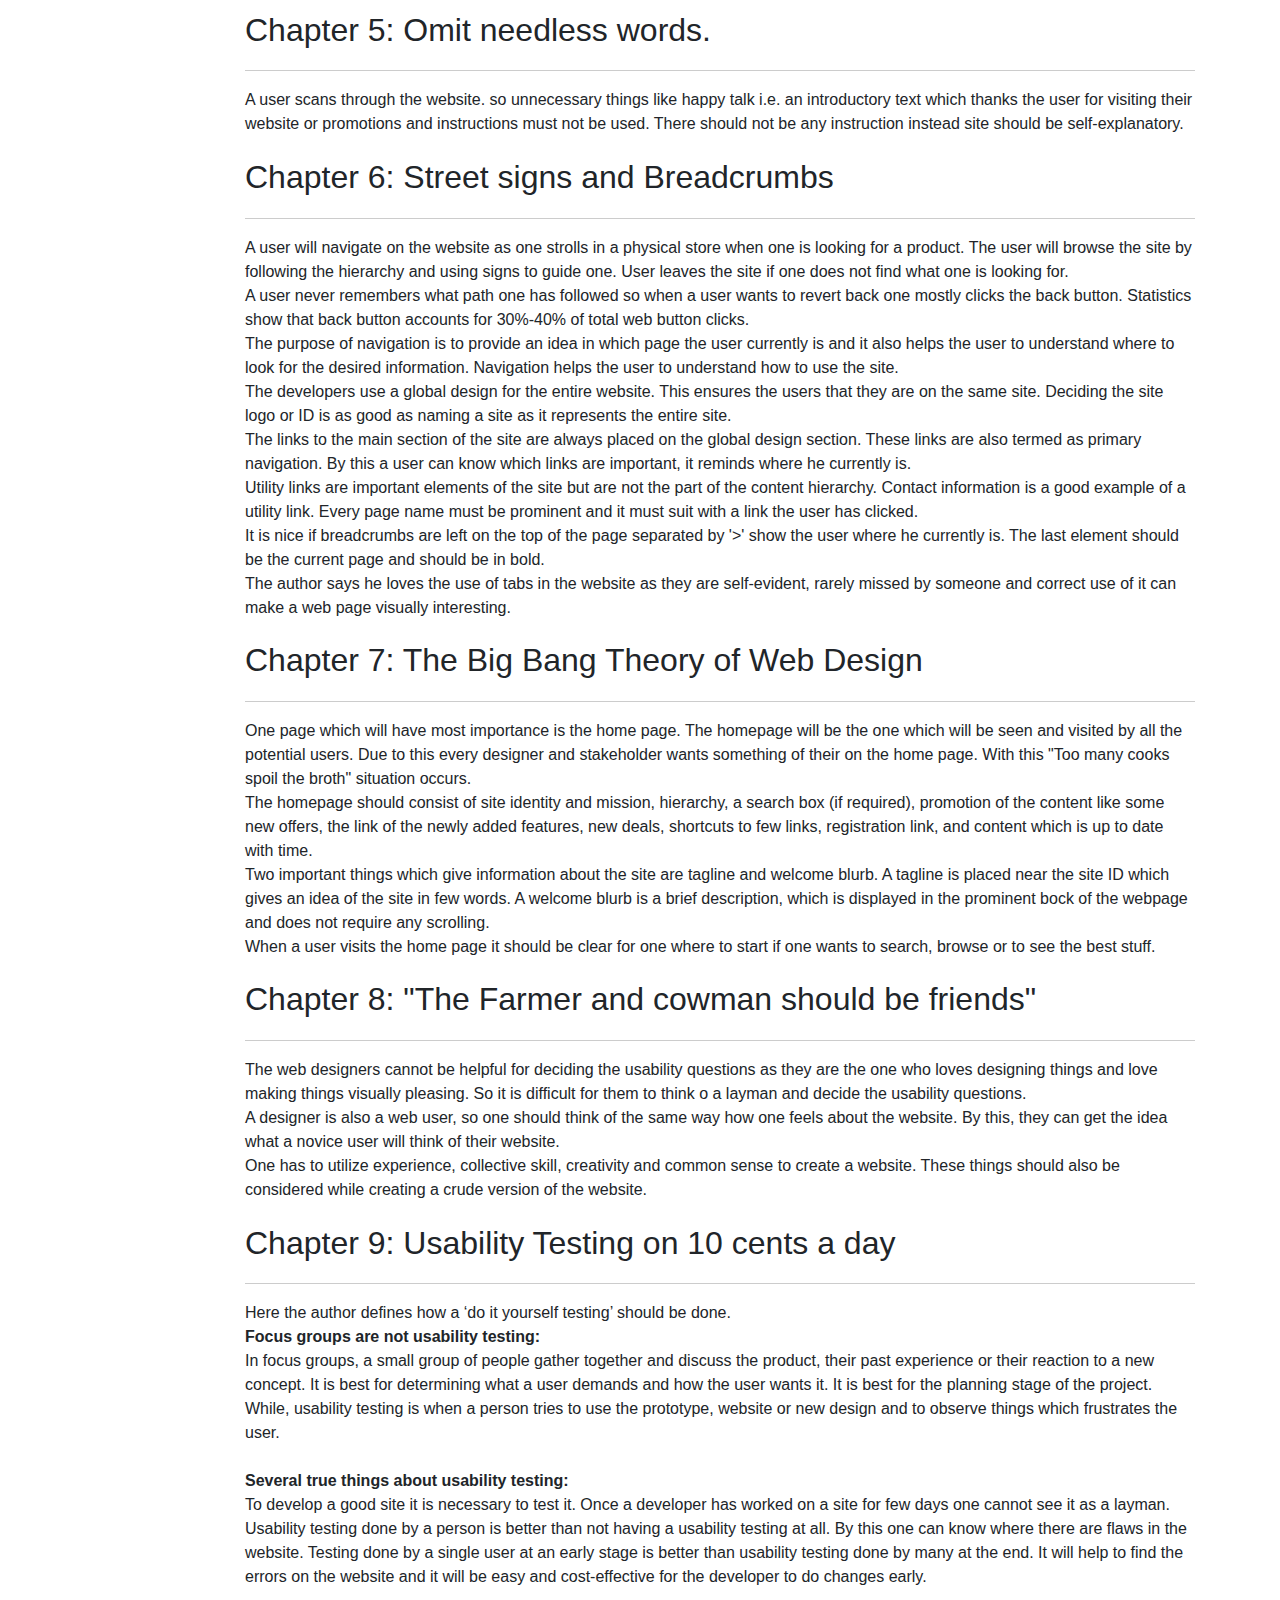
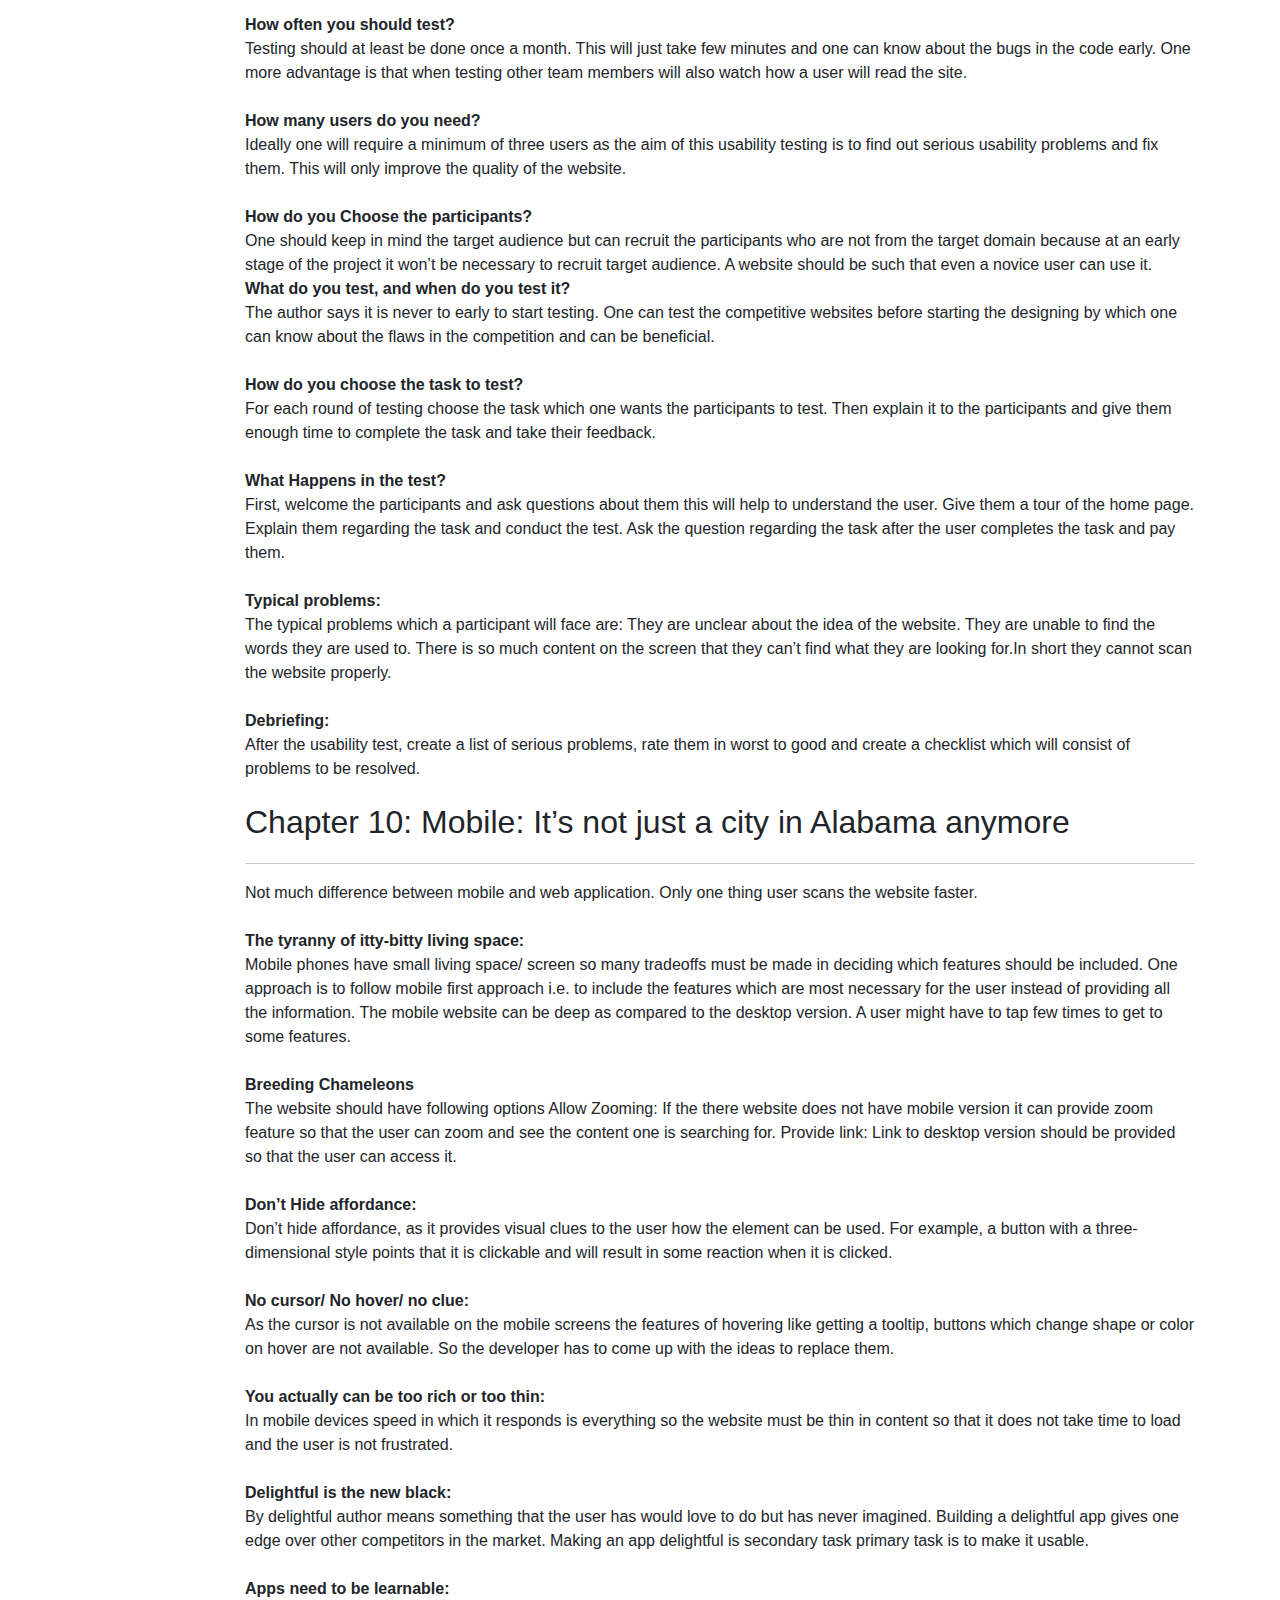
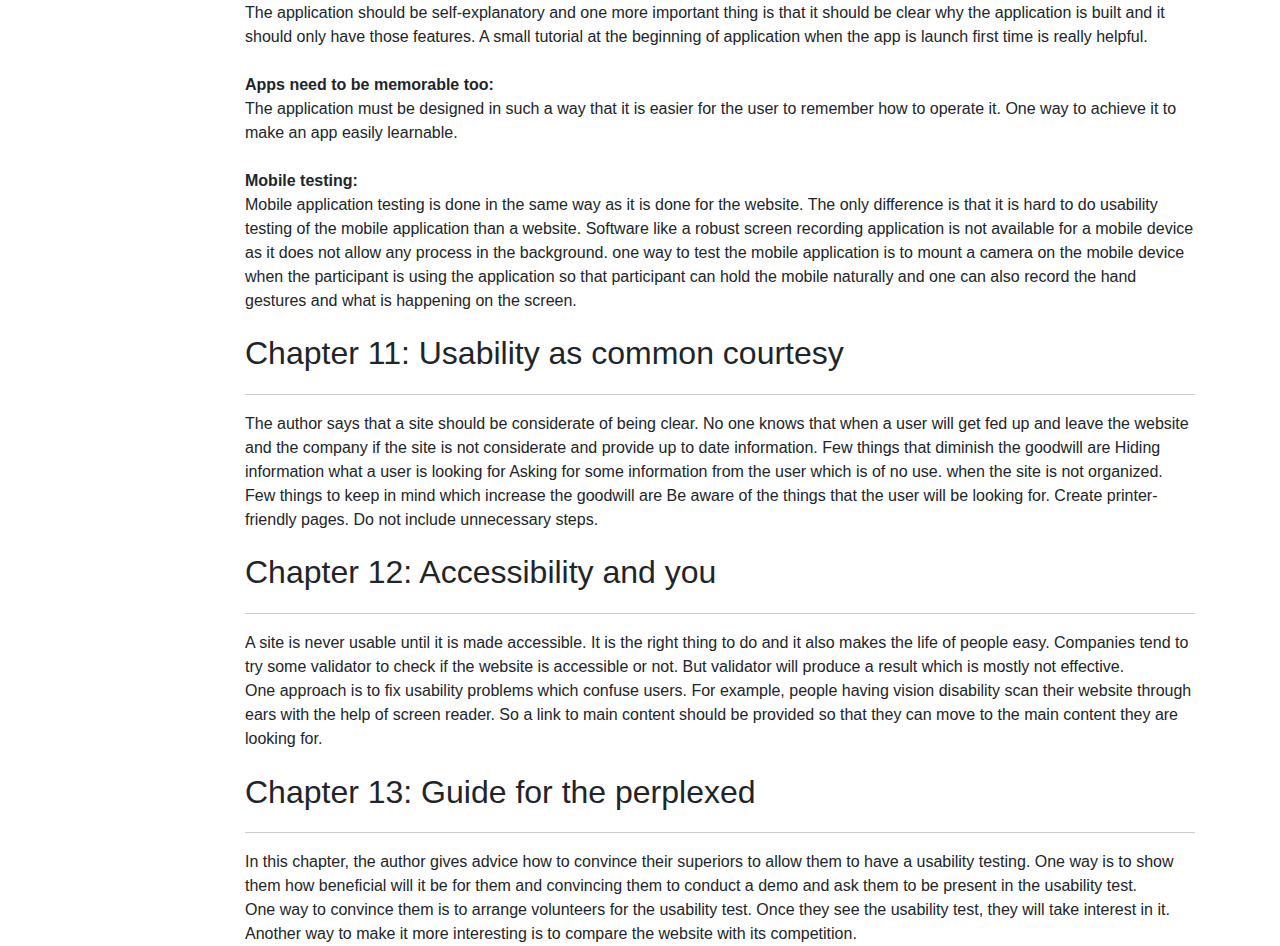
==== commit 9c38a711: "Update book-1.html" ====
--- a/book-1.html
+++ b/book-1.html
@@ -366,7 +366,7 @@
                     The typical problems which a participant will face are:
                     They are unclear about the idea of the website.
                     They are unable to find the words they are used to.
-                    There is so much content on the screen that they can’t find what they are looking for in short they
+                    There is so much content on the screen that they can’t find what they are looking for.In short they
                     cannot scan the website properly.
                     <br><br><strong>Debriefing:</strong><br>
                     After the usability test, create a list of serious problems, rate them in worst to good and create a
